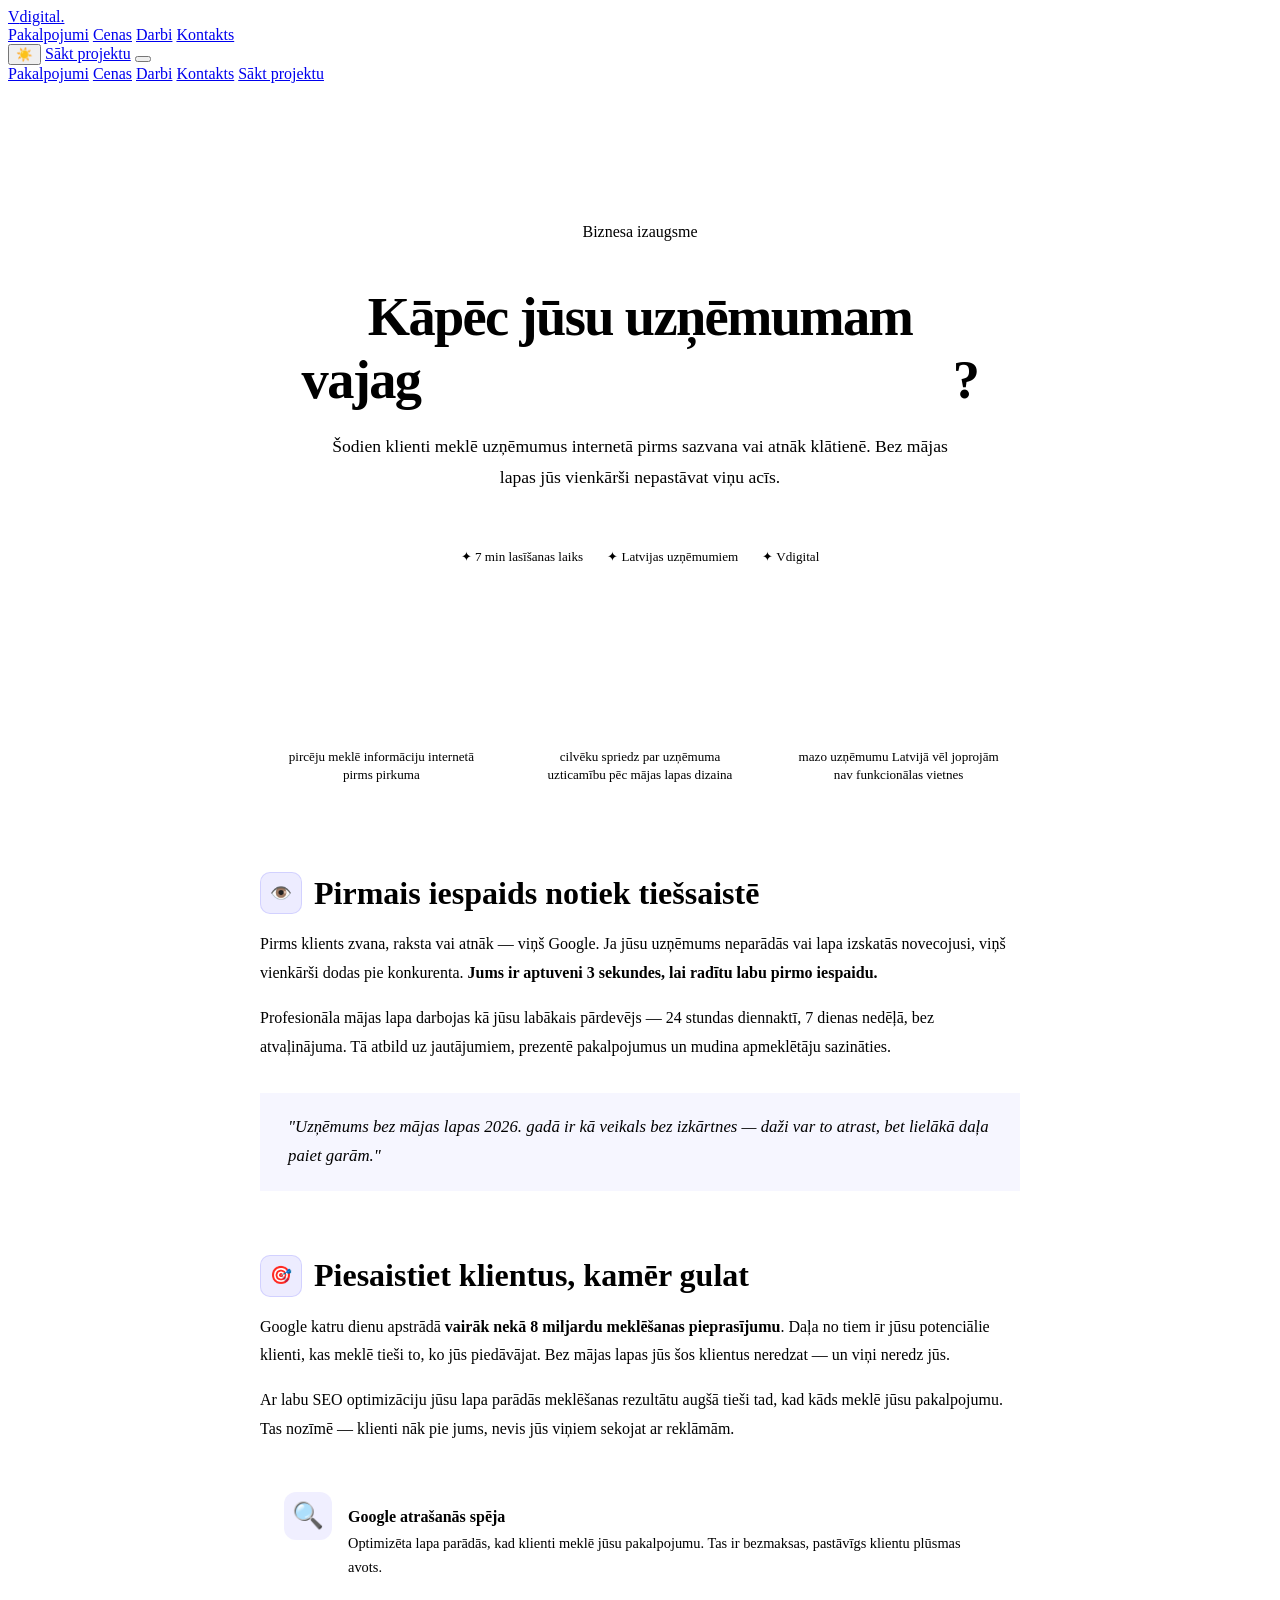
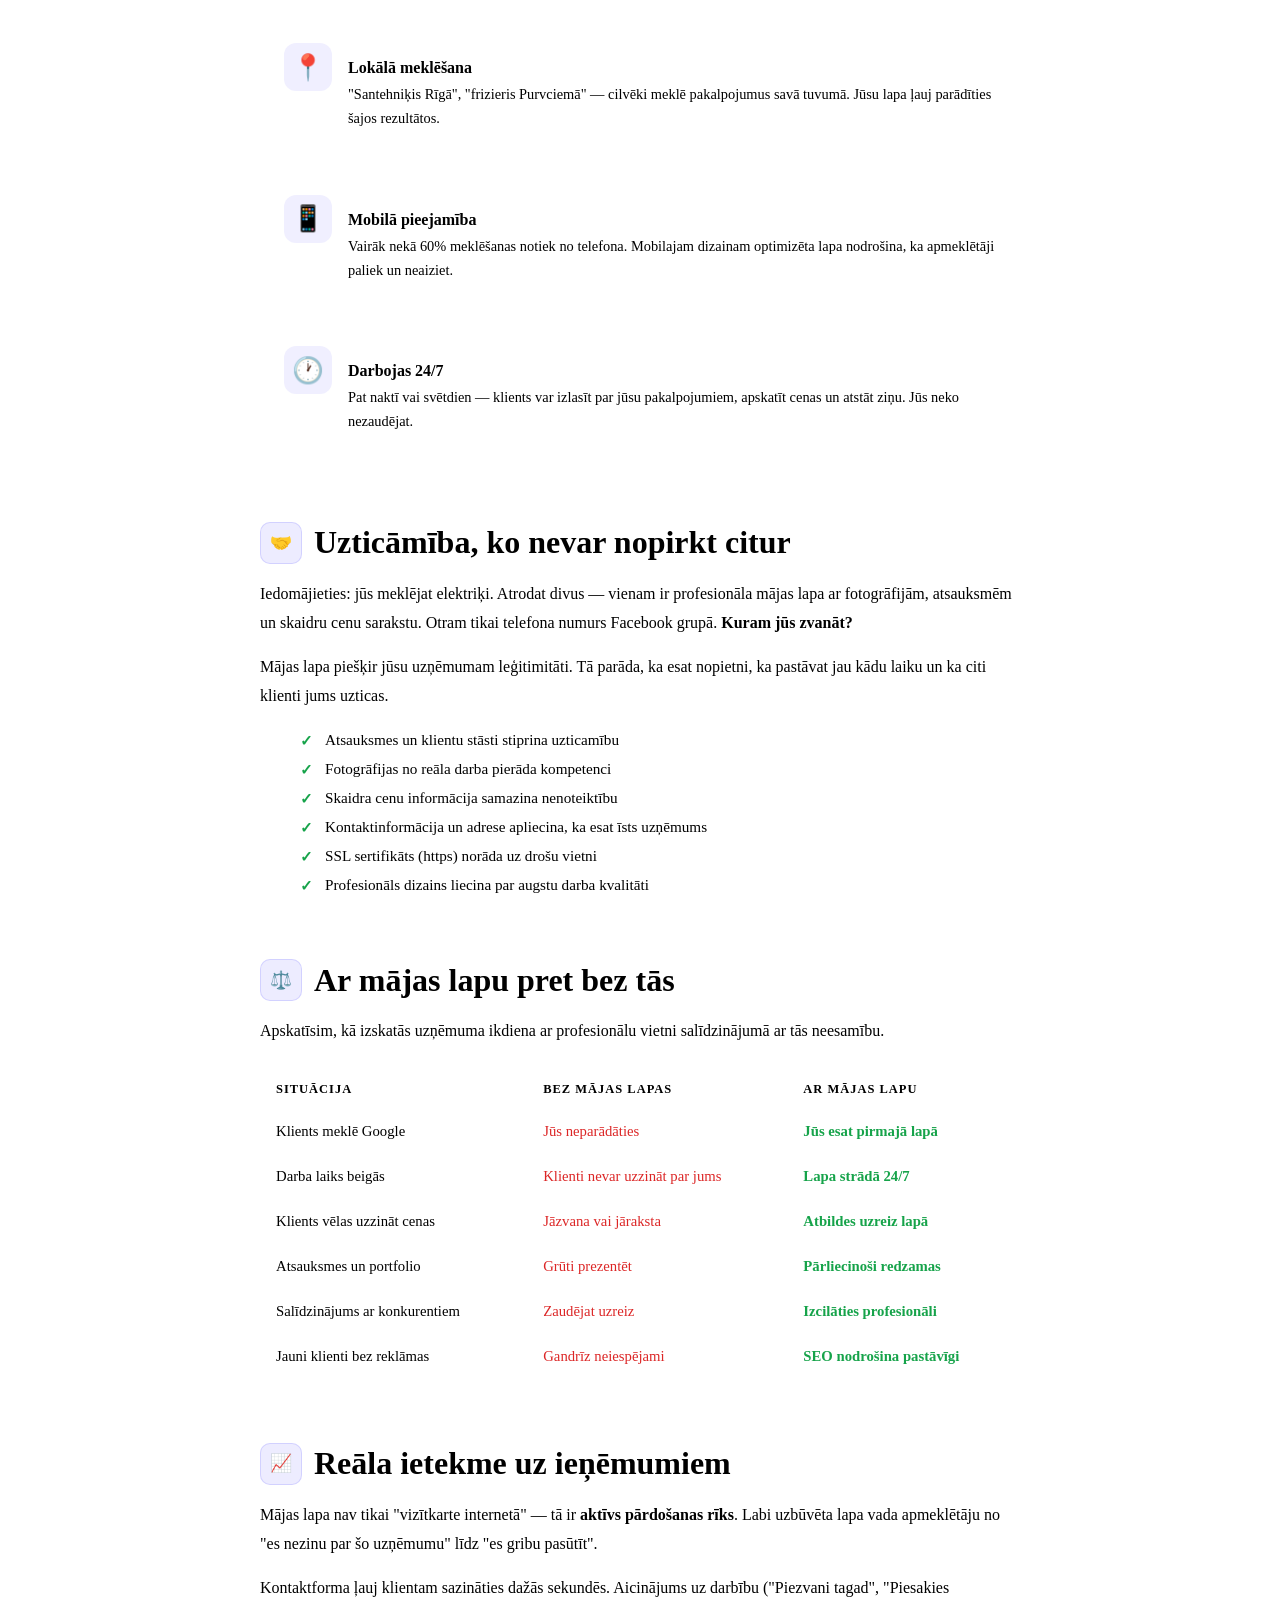
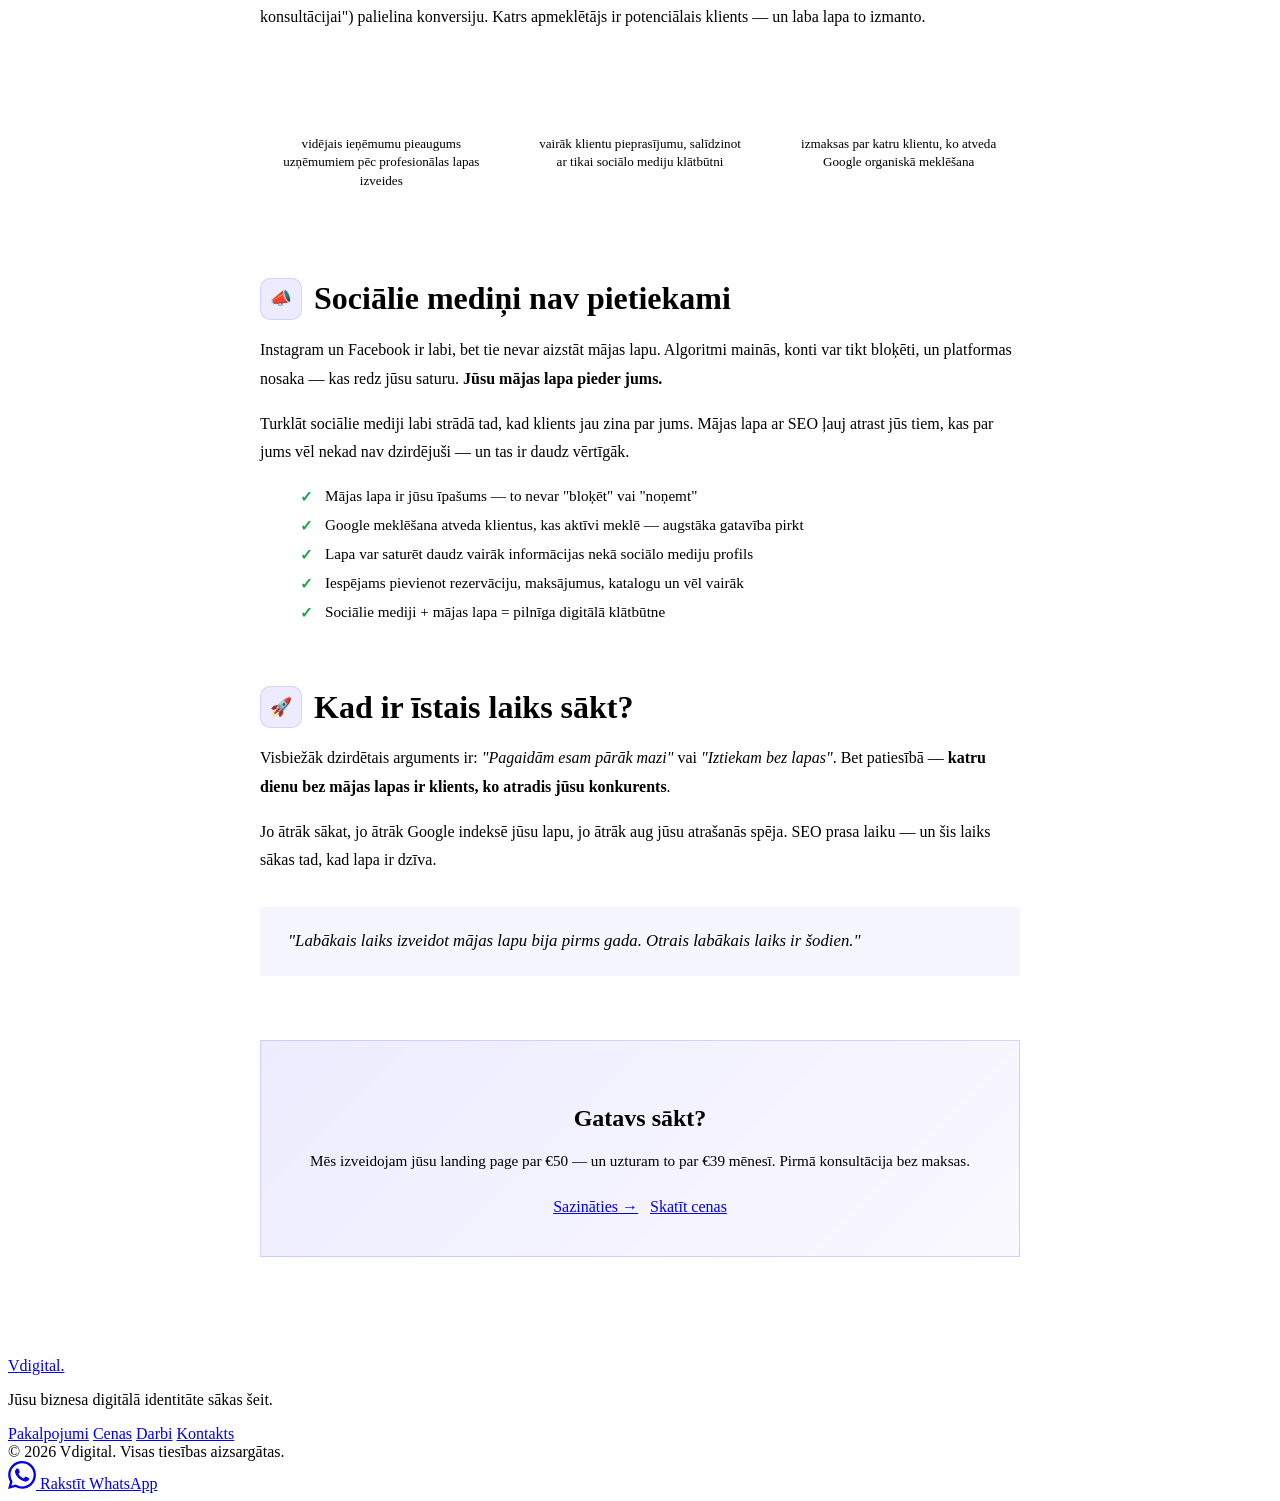
==== kapec-mais-lapa.html @ 6829c384 "refactor: extract inline styles from kapec-mais-lapa.html into css/kapec-mais-lapa.css" ====
<!DOCTYPE html>
<html lang="lv">
<head>
  <meta charset="UTF-8" />
  <meta name="viewport" content="width=device-width, initial-scale=1.0" />
  <title>Kāpēc jūsu uzņēmumam vajag mājas lapu? | Vdigital</title>
  <meta name="description" content="Uzziniet, kā profesionāla mājas lapa palīdz piesaistīt klientus, stiprināt uzticāmību un palietināt ieņēmumus. Fakti un padomi Latvijas uzņēmumiem." />
  <meta name="robots" content="index, follow" />
  <link rel="canonical" href="https://vdigital.lv/kapec-mais-lapa" />
  <link rel="icon" href="/favicon.png" type="image/png" />
  <meta property="og:type" content="article" />
  <meta property="og:url" content="https://vdigital.lv/kapec-mais-lapa" />
  <meta property="og:title" content="Kāpēc jūsu uzņēmumam vajag mājas lapu? | Vdigital" />
  <meta property="og:description" content="Uzziniet, kā profesionāla mājas lapa palīdz piesaistīt klientus, stiprināt uzticāmību un palietināt ieņēmumus." />
  <meta property="og:image" content="https://vdigital.lv/logo.png" />
  <link rel="preconnect" href="https://fonts.googleapis.com" />
  <link rel="preconnect" href="https://fonts.gstatic.com" crossorigin />
  <link href="https://fonts.googleapis.com/css2?family=Inter:wght@300;400;500;600;700;800;900&family=Space+Grotesk:wght@400;500;600;700&display=swap" rel="stylesheet" />

  <!-- Shared CSS -->
  <link rel="stylesheet" href="css/base.css" />
  <link rel="stylesheet" href="css/utilities.css" />
  <link rel="stylesheet" href="css/nav.css" />
  <link rel="stylesheet" href="css/footer.css" />
  <link rel="stylesheet" href="css/responsive.css" />

  <!-- Page-specific CSS -->
  <link rel="stylesheet" href="css/kapec-mais-lapa.css" />

  <script>document.documentElement.setAttribute('data-theme', localStorage.getItem('vd-theme') || 'dark');</script>
</head>
<body>

  <!-- NAV -->
  <header class="nav" id="nav">
    <div class="container nav__inner">
      <a href="/" class="nav__logo"><span>V</span>digital.</a>
      <nav class="nav__links">
        <a href="/#services">Pakalpojumi</a>
        <a href="/#packages">Cenas</a>
        <a href="/#work">Darbi</a>
        <a href="/#contact">Kontakts</a>
      </nav>
      <div class="nav__actions">
        <button class="theme-toggle" id="themeToggle" aria-label="Mainīt tēmu">☀️</button>
        <a href="/#contact" class="btn btn--primary nav__cta">Sākt projektu</a>
        <button class="nav__burger" id="burger" aria-label="Atvērt izvēlni" aria-expanded="false">
          <span></span><span></span><span></span>
        </button>
      </div>
    </div>
  </header>

  <div class="mobile-menu" id="mobileMenu">
    <a href="/#services" class="mobile-menu__link">Pakalpojumi</a>
    <a href="/#packages" class="mobile-menu__link">Cenas</a>
    <a href="/#work" class="mobile-menu__link">Darbi</a>
    <a href="/#contact" class="mobile-menu__link">Kontakts</a>
    <a href="/#contact" class="btn btn--primary">Sākt projektu</a>
  </div>

  <!-- HERO -->
  <section class="info-hero">
    <div class="info-hero__bg-grid"></div>
    <div class="info-hero__glow"></div>
    <div class="container">
      <div class="info-hero__inner">
        <div class="section-badge">Biznesa izaugsme</div>
        <h1>Kāpēc jūsu uzņēmumam<br/>vajag <span>profesionālu mājas lapu</span>?</h1>
        <p>Šodien klienti meklē uzņēmumus internetā pirms sazvana vai atnāk klātienē. Bez mājas lapas jūs vienkārši nepastāvat viņu acīs.</p>
        <div class="info-hero__meta">
          <span>✦ 7 min lasīšanas laiks</span>
          <span>✦ Latvijas uzņēmumiem</span>
          <span>✦ Vdigital</span>
        </div>
      </div>
    </div>
  </section>

  <!-- ARTICLE -->
  <div class="container">
    <article class="article">

      <!-- Intro stats -->
      <div class="stat-grid">
        <div class="stat-box">
          <span class="stat-box__num">81%</span>
          <span class="stat-box__label">pircēju meklē informāciju internetā pirms pirkuma</span>
        </div>
        <div class="stat-box">
          <span class="stat-box__num">75%</span>
          <span class="stat-box__label">cilvēku spriedz par uzņēmuma uzticamību pēc mājas lapas dizaina</span>
        </div>
        <div class="stat-box">
          <span class="stat-box__num">56%</span>
          <span class="stat-box__label">mazo uzņēmumu Latvijā vēl joprojām nav funkcionālas vietnes</span>
        </div>
      </div>

      <!-- Section 1 -->
      <h2><span class="h2-icon">👁️</span> Pirmais iespaids notiek tiešsaistē</h2>
      <p>Pirms klients zvana, raksta vai atnāk — viņš Google. Ja jūsu uzņēmums neparādās vai lapa izskatās novecojusi, viņš vienkārši dodas pie konkurenta. <strong>Jums ir aptuveni 3 sekundes, lai radītu labu pirmo iespaidu.</strong></p>
      <p>Profesionāla mājas lapa darbojas kā jūsu labākais pārdevējs — 24 stundas diennaktī, 7 dienas nedēļā, bez atvaļinājuma. Tā atbild uz jautājumiem, prezentē pakalpojumus un mudina apmeklētāju sazināties.</p>

      <div class="pull-quote">
        <p>"Uzņēmums bez mājas lapas 2026. gadā ir kā veikals bez izkārtnes — daži var to atrast, bet lielākā daļa paiet garām."</p>
      </div>

      <!-- Section 2 -->
      <h2><span class="h2-icon">🎯</span> Piesaistiet klientus, kamēr gulat</h2>
      <p>Google katru dienu apstrādā <strong>vairāk nekā 8 miljardu meklēšanas pieprasījumu</strong>. Daļa no tiem ir jūsu potenciālie klienti, kas meklē tieši to, ko jūs piedāvājat. Bez mājas lapas jūs šos klientus neredzat — un viņi neredz jūs.</p>
      <p>Ar labu SEO optimizāciju jūsu lapa parādās meklēšanas rezultātu augšā tieši tad, kad kāds meklē jūsu pakalpojumu. Tas nozīmē — klienti nāk pie jums, nevis jūs viņiem sekojat ar reklāmām.</p>

      <div class="benefit-list">
        <div class="benefit-item">
          <div class="benefit-item__icon">🔍</div>
          <div class="benefit-item__body">
            <h3>Google atrašanās spēja</h3>
            <p>Optimizēta lapa parādās, kad klienti meklē jūsu pakalpojumu. Tas ir bezmaksas, pastāvīgs klientu plūsmas avots.</p>
          </div>
        </div>
        <div class="benefit-item">
          <div class="benefit-item__icon">📍</div>
          <div class="benefit-item__body">
            <h3>Lokālā meklēšana</h3>
            <p>"Santehniķis Rīgā", "frizieris Purvciemā" — cilvēki meklē pakalpojumus savā tuvumā. Jūsu lapa ļauj parādīties šajos rezultātos.</p>
          </div>
        </div>
        <div class="benefit-item">
          <div class="benefit-item__icon">📱</div>
          <div class="benefit-item__body">
            <h3>Mobilā pieejamība</h3>
            <p>Vairāk nekā 60% meklēšanas notiek no telefona. Mobilajam dizainam optimizēta lapa nodrošina, ka apmeklētāji paliek un neaiziet.</p>
          </div>
        </div>
        <div class="benefit-item">
          <div class="benefit-item__icon">🕐</div>
          <div class="benefit-item__body">
            <h3>Darbojas 24/7</h3>
            <p>Pat naktī vai svētdien — klients var izlasīt par jūsu pakalpojumiem, apskatīt cenas un atstāt ziņu. Jūs neko nezaudējat.</p>
          </div>
        </div>
      </div>

      <!-- Section 3 -->
      <h2><span class="h2-icon">🤝</span> Uzticāmība, ko nevar nopirkt citur</h2>
      <p>Iedomājieties: jūs meklējat elektriķi. Atrodat divus — vienam ir profesionāla mājas lapa ar fotogrāfijām, atsauksmēm un skaidru cenu sarakstu. Otram tikai telefona numurs Facebook grupā. <strong>Kuram jūs zvanāt?</strong></p>
      <p>Mājas lapa piešķir jūsu uzņēmumam leģitimitāti. Tā parāda, ka esat nopietni, ka pastāvat jau kādu laiku un ka citi klienti jums uzticas.</p>

      <ul class="checklist">
        <li>Atsauksmes un klientu stāsti stiprina uzticamību</li>
        <li>Fotogrāfijas no reāla darba pierāda kompetenci</li>
        <li>Skaidra cenu informācija samazina nenoteiktību</li>
        <li>Kontaktinformācija un adrese apliecina, ka esat īsts uzņēmums</li>
        <li>SSL sertifikāts (https) norāda uz drošu vietni</li>
        <li>Profesionāls dizains liecina par augstu darba kvalitāti</li>
      </ul>

      <!-- Section 4 — Compare -->
      <h2><span class="h2-icon">⚖️</span> Ar mājas lapu pret bez tās</h2>
      <p>Apskatīsim, kā izskatās uzņēmuma ikdiena ar profesionālu vietni salīdzinājumā ar tās neesamību.</p>

      <table class="compare-table">
        <thead>
          <tr>
            <th>Situācija</th>
            <th>Bez mājas lapas</th>
            <th>Ar mājas lapu</th>
          </tr>
        </thead>
        <tbody>
          <tr>
            <td>Klients meklē Google</td>
            <td class="no">Jūs neparādāties</td>
            <td class="yes">Jūs esat pirmajā lapā</td>
          </tr>
          <tr>
            <td>Darba laiks beigās</td>
            <td class="no">Klienti nevar uzzināt par jums</td>
            <td class="yes">Lapa strādā 24/7</td>
          </tr>
          <tr>
            <td>Klients vēlas uzzināt cenas</td>
            <td class="no">Jāzvana vai jāraksta</td>
            <td class="yes">Atbildes uzreiz lapā</td>
          </tr>
          <tr>
            <td>Atsauksmes un portfolio</td>
            <td class="no">Grūti prezentēt</td>
            <td class="yes">Pārliecinoši redzamas</td>
          </tr>
          <tr>
            <td>Salīdzinājums ar konkurentiem</td>
            <td class="no">Zaudējat uzreiz</td>
            <td class="yes">Izcilāties profesionāli</td>
          </tr>
          <tr>
            <td>Jauni klienti bez reklāmas</td>
            <td class="no">Gandrīz neiespējami</td>
            <td class="yes">SEO nodrošina pastāvīgi</td>
          </tr>
        </tbody>
      </table>

      <!-- Section 5 -->
      <h2><span class="h2-icon">📈</span> Reāla ietekme uz ieņēmumiem</h2>
      <p>Mājas lapa nav tikai "vizītkarte internetā" — tā ir <strong>aktīvs pārdošanas rīks</strong>. Labi uzbūvēta lapa vada apmeklētāju no "es nezinu par šo uzņēmumu" līdz "es gribu pasūtīt".</p>
      <p>Kontaktforma ļauj klientam sazināties dažās sekundēs. Aicinājums uz darbību ("Piezvani tagad", "Piesakies konsultācijai") palielina konversiju. Katrs apmeklētājs ir potenciālais klients — un laba lapa to izmanto.</p>

      <div class="stat-grid">
        <div class="stat-box">
          <span class="stat-box__num">+34%</span>
          <span class="stat-box__label">vidējais ieņēmumu pieaugums uzņēmumiem pēc profesionālas lapas izveides</span>
        </div>
        <div class="stat-box">
          <span class="stat-box__num">3×</span>
          <span class="stat-box__label">vairāk klientu pieprasījumu, salīdzinot ar tikai sociālo mediju klātbūtni</span>
        </div>
        <div class="stat-box">
          <span class="stat-box__num">€0</span>
          <span class="stat-box__label">izmaksas par katru klientu, ko atveda Google organiskā meklēšana</span>
        </div>
      </div>

      <!-- Section 6 -->
      <h2><span class="h2-icon">📣</span> Sociālie mediņi nav pietiekami</h2>
      <p>Instagram un Facebook ir labi, bet tie nevar aizstāt mājas lapu. Algoritmi mainās, konti var tikt bloķēti, un platformas nosaka — kas redz jūsu saturu. <strong>Jūsu mājas lapa pieder jums.</strong></p>
      <p>Turklāt sociālie mediji labi strādā tad, kad klients jau zina par jums. Mājas lapa ar SEO ļauj atrast jūs tiem, kas par jums vēl nekad nav dzirdējuši — un tas ir daudz vērtīgāk.</p>

      <ul class="checklist">
        <li>Mājas lapa ir jūsu īpašums — to nevar "bloķēt" vai "noņemt"</li>
        <li>Google meklēšana atveda klientus, kas aktīvi meklē — augstāka gatavība pirkt</li>
        <li>Lapa var saturēt daudz vairāk informācijas nekā sociālo mediju profils</li>
        <li>Iespējams pievienot rezervāciju, maksājumus, katalogu un vēl vairāk</li>
        <li>Sociālie mediji + mājas lapa = pilnīga digitālā klātbūtne</li>
      </ul>

      <!-- Section 7 -->
      <h2><span class="h2-icon">🚀</span> Kad ir īstais laiks sākt?</h2>
      <p>Visbiežāk dzirdētais arguments ir: <em>"Pagaidām esam pārāk mazi"</em> vai <em>"Iztiekam bez lapas"</em>. Bet patiesībā — <strong>katru dienu bez mājas lapas ir klients, ko atradis jūsu konkurents</strong>.</p>
      <p>Jo ātrāk sākat, jo ātrāk Google indeksē jūsu lapu, jo ātrāk aug jūsu atrašanās spēja. SEO prasa laiku — un šis laiks sākas tad, kad lapa ir dzīva.</p>

      <div class="pull-quote">
        <p>"Labākais laiks izveidot mājas lapu bija pirms gada. Otrais labākais laiks ir šodien."</p>
      </div>

      <!-- Bottom CTA -->
      <div class="article-cta">
        <h3>Gatavs sākt?</h3>
        <p>Mēs izveidojam jūsu landing page par €50 — un uzturam to par €39 mēnesī. Pirmā konsultācija bez maksas.</p>
        <div class="btn-group">
          <a href="/#contact" class="btn btn--primary btn--lg">Sazināties →</a>
          <a href="/#packages" class="btn btn--outline btn--lg">Skatīt cenas</a>
        </div>
      </div>

    </article>
  </div>

  <!-- FOOTER -->
  <footer class="footer">
    <div class="container footer__inner">
      <div class="footer__left">
        <a href="/" class="nav__logo"><span>V</span>digital.</a>
        <p>Jūsu biznesa digitālā identitāte sākas šeit.</p>
      </div>
      <div class="footer__links">
        <a href="/#services">Pakalpojumi</a>
        <a href="/#packages">Cenas</a>
        <a href="/#work">Darbi</a>
        <a href="/#contact">Kontakts</a>
      </div>
    </div>
    <div class="container footer__bottom">
      <span>© 2026 Vdigital. Visas tiesības aizsargātas.</span>
    </div>
  </footer>

  <!-- FLOATING WHATSAPP -->
  <a href="https://wa.me/37125953807" class="whatsapp-float" target="_blank" rel="noopener" aria-label="Sazināties WhatsApp">
    <svg xmlns="http://www.w3.org/2000/svg" viewBox="0 0 24 24" fill="currentColor" width="28" height="28">
      <path d="M17.472 14.382c-.297-.149-1.758-.867-2.03-.967-.273-.099-.471-.148-.67.15-.197.297-.767.966-.94 1.164-.173.199-.347.223-.644.075-.297-.15-1.255-.463-2.39-1.475-.883-.788-1.48-1.761-1.653-2.059-.173-.297-.018-.458.13-.606.134-.133.298-.347.446-.52.149-.174.198-.298.298-.497.099-.198.05-.371-.025-.52-.075-.149-.669-1.612-.916-2.207-.242-.579-.487-.5-.669-.51-.173-.008-.371-.01-.57-.01-.198 0-.52.074-.792.372-.272.297-1.04 1.016-1.04 2.479 0 1.462 1.065 2.875 1.213 3.074.149.198 2.096 3.2 5.077 4.487.709.306 1.262.489 1.694.625.712.227 1.36.195 1.871.118.571-.085 1.758-.719 2.006-1.413.248-.694.248-1.289.173-1.413-.074-.124-.272-.198-.57-.347m-5.421 7.403h-.004a9.87 9.87 0 01-5.031-1.378l-.361-.214-3.741.982.998-3.648-.235-.374a9.86 9.86 0 01-1.51-5.26c.001-5.45 4.436-9.884 9.888-9.884 2.64 0 5.122 1.03 6.988 2.898a9.825 9.825 0 012.893 6.994c-.003 5.45-4.437 9.884-9.885 9.884m8.413-18.297A11.815 11.815 0 0012.05 0C5.495 0 .16 5.335.157 11.892c0 2.096.547 4.142 1.588 5.945L.057 24l6.305-1.654a11.882 11.882 0 005.683 1.448h.005c6.554 0 11.89-5.335 11.893-11.893a11.821 11.821 0 00-3.48-8.413z"/>
    </svg>
    <span class="whatsapp-float__tooltip">Rakstīt WhatsApp</span>
  </a>

  <!-- JS -->
  <script src="js/theme.js"></script>
  <script src="js/nav.js"></script>

</body>
</html>
---- css/kapec-mais-lapa.css ----
/* ==========================================================================
   kapec-mais-lapa.css — Page-specific styles for kapec-mais-lapa.html
   ========================================================================== */

.info-hero {
  padding: 140px 0 80px;
  background: var(--bg);
  position: relative;
  overflow: hidden;
}
.info-hero__bg-grid {
  position: absolute; inset: 0;
  background-image: linear-gradient(var(--hero-grid-color) 1px,transparent 1px),
                    linear-gradient(90deg,var(--hero-grid-color) 1px,transparent 1px);
  background-size: 60px 60px; pointer-events: none; z-index: 0;
}
.info-hero__glow {
  position: absolute; border-radius: 50%; filter: blur(140px); pointer-events: none;
  width: 500px; height: 500px; background: var(--accent);
  top: -180px; right: -100px; opacity: 0.1; z-index: 0;
}
.info-hero__inner {
  position: relative; z-index: 1;
  max-width: 760px; margin: 0 auto; text-align: center;
}
.info-hero__inner h1 {
  font-family: var(--font-display);
  font-size: clamp(2rem, 4.5vw, 3.4rem);
  font-weight: 800; line-height: 1.15;
  letter-spacing: -0.03em; color: var(--text);
  margin-bottom: 20px;
}
.info-hero__inner h1 span {
  background: linear-gradient(135deg, var(--accent), var(--accent-2));
  -webkit-background-clip: text; -webkit-text-fill-color: transparent; background-clip: text;
}
.info-hero__inner p {
  color: var(--text-muted); font-size: 1.1rem; line-height: 1.75;
  max-width: 620px; margin: 0 auto 32px;
}
.info-hero__meta {
  display: flex; align-items: center; justify-content: center; gap: 24px;
  font-size: 0.82rem; color: var(--text-dim);
  border-top: 1px solid var(--border); padding-top: 24px; margin-top: 8px;
}
.info-hero__meta span { display: flex; align-items: center; gap: 6px; }

/* Article body */
.article {
  max-width: 760px; margin: 0 auto;
  padding: 0 24px 100px;
}
.article h2 {
  font-family: var(--font-display);
  font-size: clamp(1.5rem, 3vw, 2rem);
  font-weight: 700; color: var(--text);
  margin: 64px 0 16px;
  display: flex; align-items: center; gap: 12px;
}
.article h2 .h2-icon {
  display: inline-flex; align-items: center; justify-content: center;
  width: 40px; height: 40px; border-radius: 10px; font-size: 1.1rem; flex-shrink: 0;
  background: rgba(108,99,255,0.12); border: 1px solid rgba(108,99,255,0.2);
}
.article p {
  color: var(--text-muted); font-size: 1rem; line-height: 1.8;
  margin-bottom: 16px;
}
.article strong { color: var(--text); }

/* Stat boxes */
.stat-grid {
  display: grid; grid-template-columns: repeat(3,1fr); gap: 16px;
  margin: 32px 0;
}
.stat-box {
  background: var(--bg-2); border: 1px solid var(--border);
  border-radius: var(--radius); padding: 24px 20px; text-align: center;
}
.stat-box__num {
  font-family: var(--font-display); font-size: 2.2rem; font-weight: 800;
  background: linear-gradient(135deg, var(--accent), var(--accent-2));
  -webkit-background-clip: text; -webkit-text-fill-color: transparent; background-clip: text;
  display: block; line-height: 1.1;
}
.stat-box__label {
  display: block; font-size: 0.82rem; color: var(--text-muted);
  margin-top: 8px; line-height: 1.4;
}

/* Benefit cards */
.benefit-list {
  display: flex; flex-direction: column; gap: 16px; margin: 24px 0;
}
.benefit-item {
  display: flex; gap: 16px; align-items: flex-start;
  background: var(--bg-2); border: 1px solid var(--border);
  border-radius: var(--radius); padding: 24px;
  transition: border-color 0.2s ease, transform 0.2s ease;
}
.benefit-item:hover { border-color: rgba(108,99,255,0.3); transform: translateX(4px); }
.benefit-item__icon {
  font-size: 1.6rem; flex-shrink: 0; width: 48px; height: 48px;
  display: flex; align-items: center; justify-content: center;
  background: rgba(108,99,255,0.1); border-radius: 12px;
}
.benefit-item__body h3 {
  font-family: var(--font-display); font-size: 1rem; font-weight: 600;
  color: var(--text); margin-bottom: 6px;
}
.benefit-item__body p {
  font-size: 0.9rem; color: var(--text-muted);
  line-height: 1.65; margin: 0;
}

/* Compare table */
.compare-table {
  width: 100%; border-collapse: collapse; margin: 24px 0;
  font-size: 0.92rem;
}
.compare-table th {
  font-family: var(--font-display); font-size: 0.78rem;
  text-transform: uppercase; letter-spacing: 0.08em;
  color: var(--text-muted); padding: 12px 16px;
  border-bottom: 1px solid var(--border); text-align: left;
}
.compare-table td {
  padding: 14px 16px; border-bottom: 1px solid var(--border);
  color: var(--text-muted); vertical-align: top;
}
.compare-table tr:last-child td { border-bottom: none; }
.compare-table td:first-child { color: var(--text); font-weight: 500; }
.compare-table .yes { color: #16a34a; font-weight: 600; }
.compare-table .no  { color: #dc2626; }
.compare-table thead tr { background: var(--bg-2); }
.compare-table tbody tr:hover td { background: rgba(108,99,255,0.04); }

/* Pull quote */
.pull-quote {
  border-left: 3px solid var(--accent);
  padding: 20px 28px; margin: 32px 0;
  background: rgba(108,99,255,0.06); border-radius: 0 var(--radius) var(--radius) 0;
}
.pull-quote p {
  font-size: 1.05rem; font-style: italic;
  color: var(--text); margin: 0; line-height: 1.7;
}

/* Checklist */
.checklist {
  display: flex; flex-direction: column; gap: 10px; margin: 20px 0;
}
.checklist li {
  display: flex; align-items: flex-start; gap: 12px;
  font-size: 0.95rem; color: var(--text-muted);
}
.checklist li::before {
  content: '\2713'; color: #16a34a; font-weight: 700; flex-shrink: 0; margin-top: 1px;
}

/* CTA at bottom of article */
.article-cta {
  background: linear-gradient(135deg, rgba(108,99,255,0.12), rgba(167,139,250,0.06));
  border: 1px solid rgba(108,99,255,0.25);
  border-radius: var(--radius); padding: 40px; text-align: center;
  margin-top: 64px;
}
.article-cta h3 {
  font-family: var(--font-display); font-size: 1.5rem; font-weight: 700;
  color: var(--text); margin-bottom: 10px;
}
.article-cta p {
  color: var(--text-muted); font-size: 0.95rem; margin-bottom: 24px;
}
.article-cta .btn-group {
  display: flex; gap: 12px; justify-content: center; flex-wrap: wrap;
}

/* Responsive */
@media (max-width: 768px) {
  .stat-grid { grid-template-columns: 1fr 1fr; }
  .stat-grid .stat-box:last-child { grid-column: 1 / -1; }
  .benefit-item:hover { transform: none; }
  .compare-table { font-size: 0.82rem; }
  .compare-table th, .compare-table td { padding: 10px 12px; }
  .article-cta { padding: 28px 20px; }
  .article h2 { font-size: 1.3rem; margin-top: 48px; }
}
@media (max-width: 480px) {
  .stat-grid { grid-template-columns: 1fr; }
  .stat-grid .stat-box:last-child { grid-column: auto; }
}
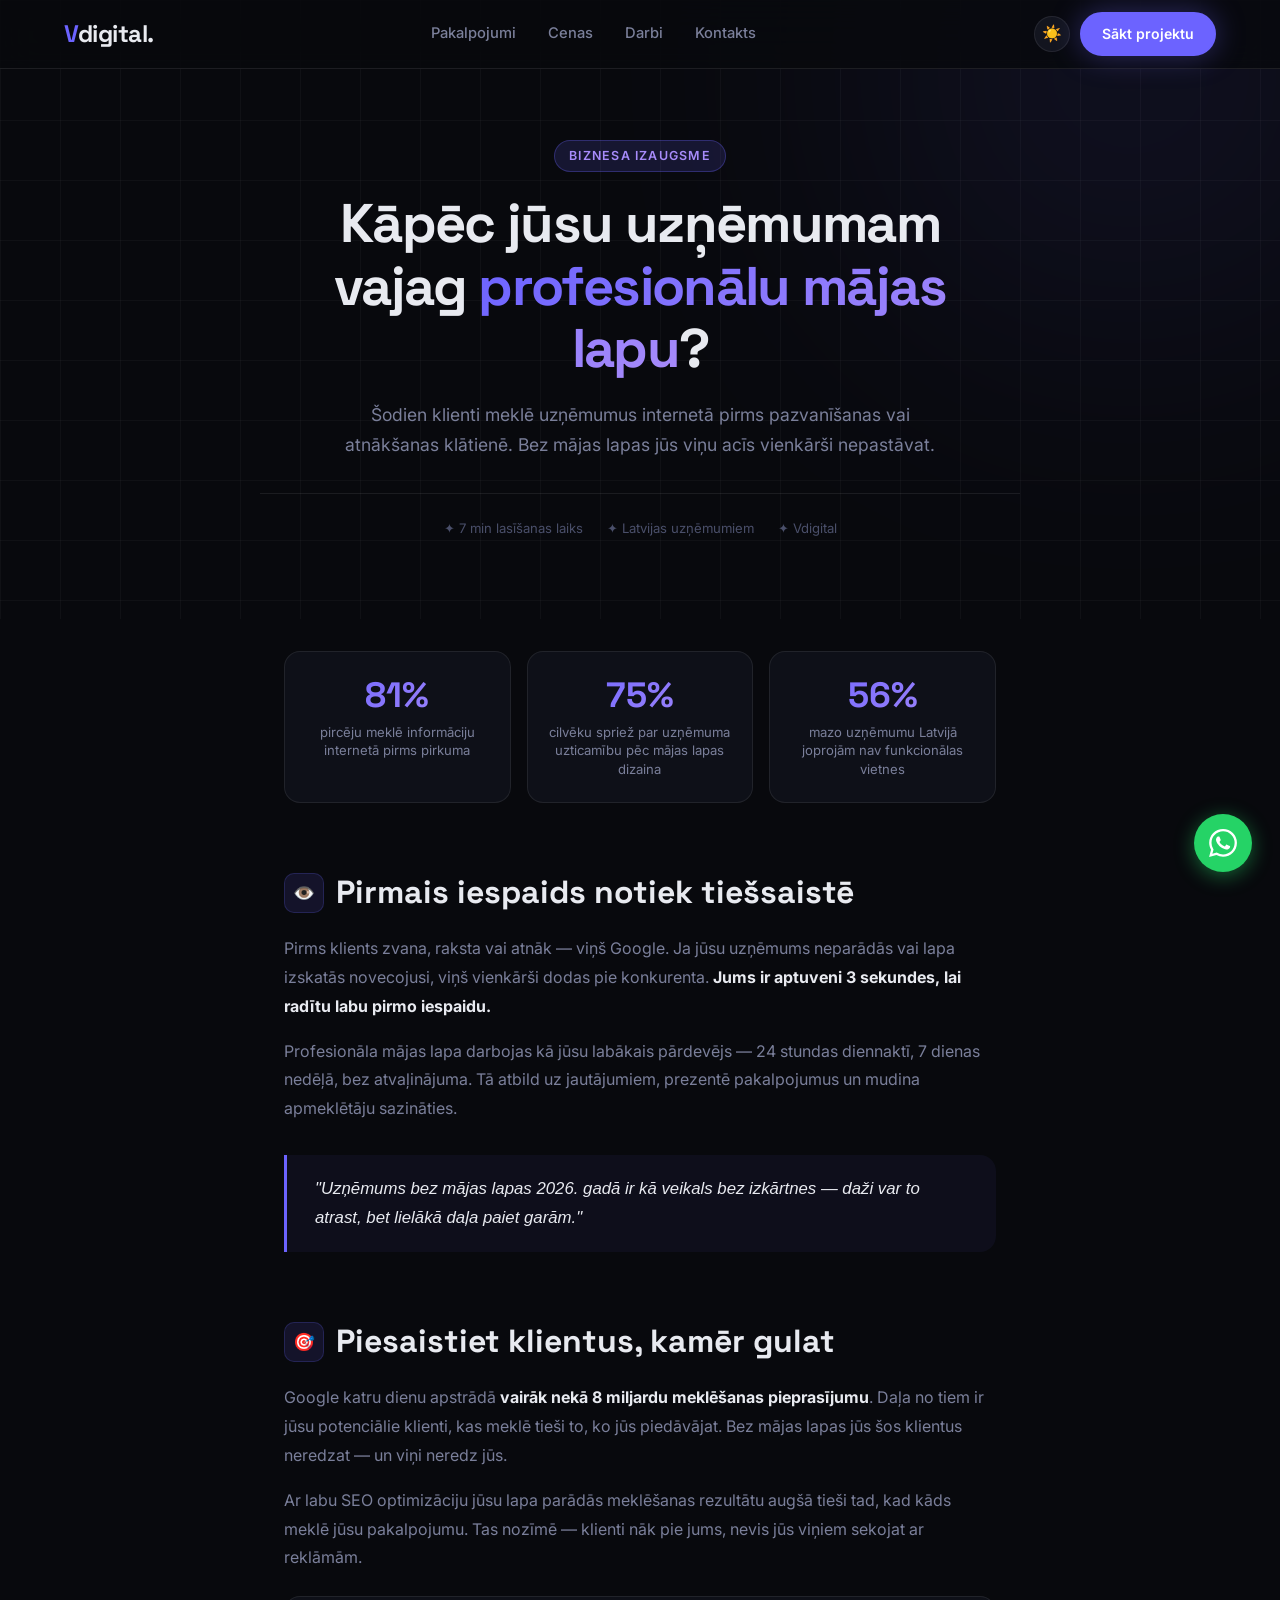
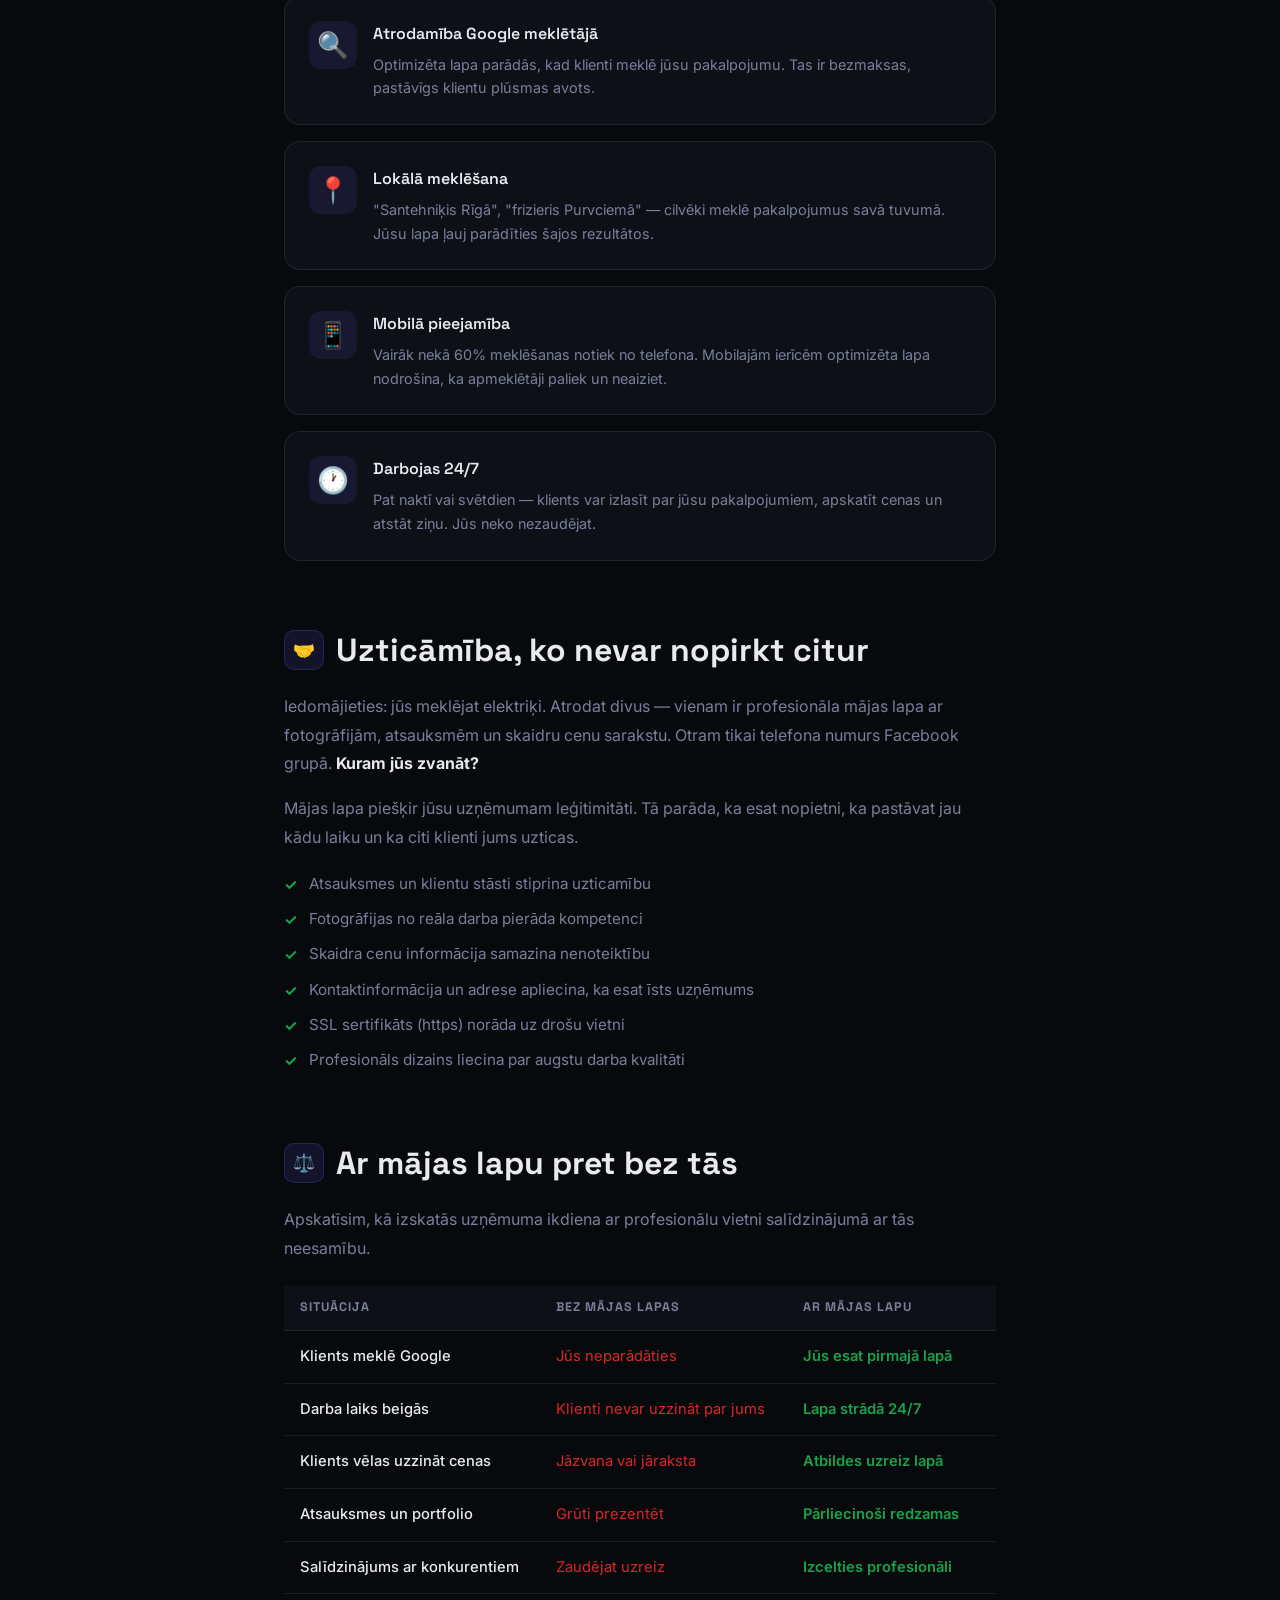
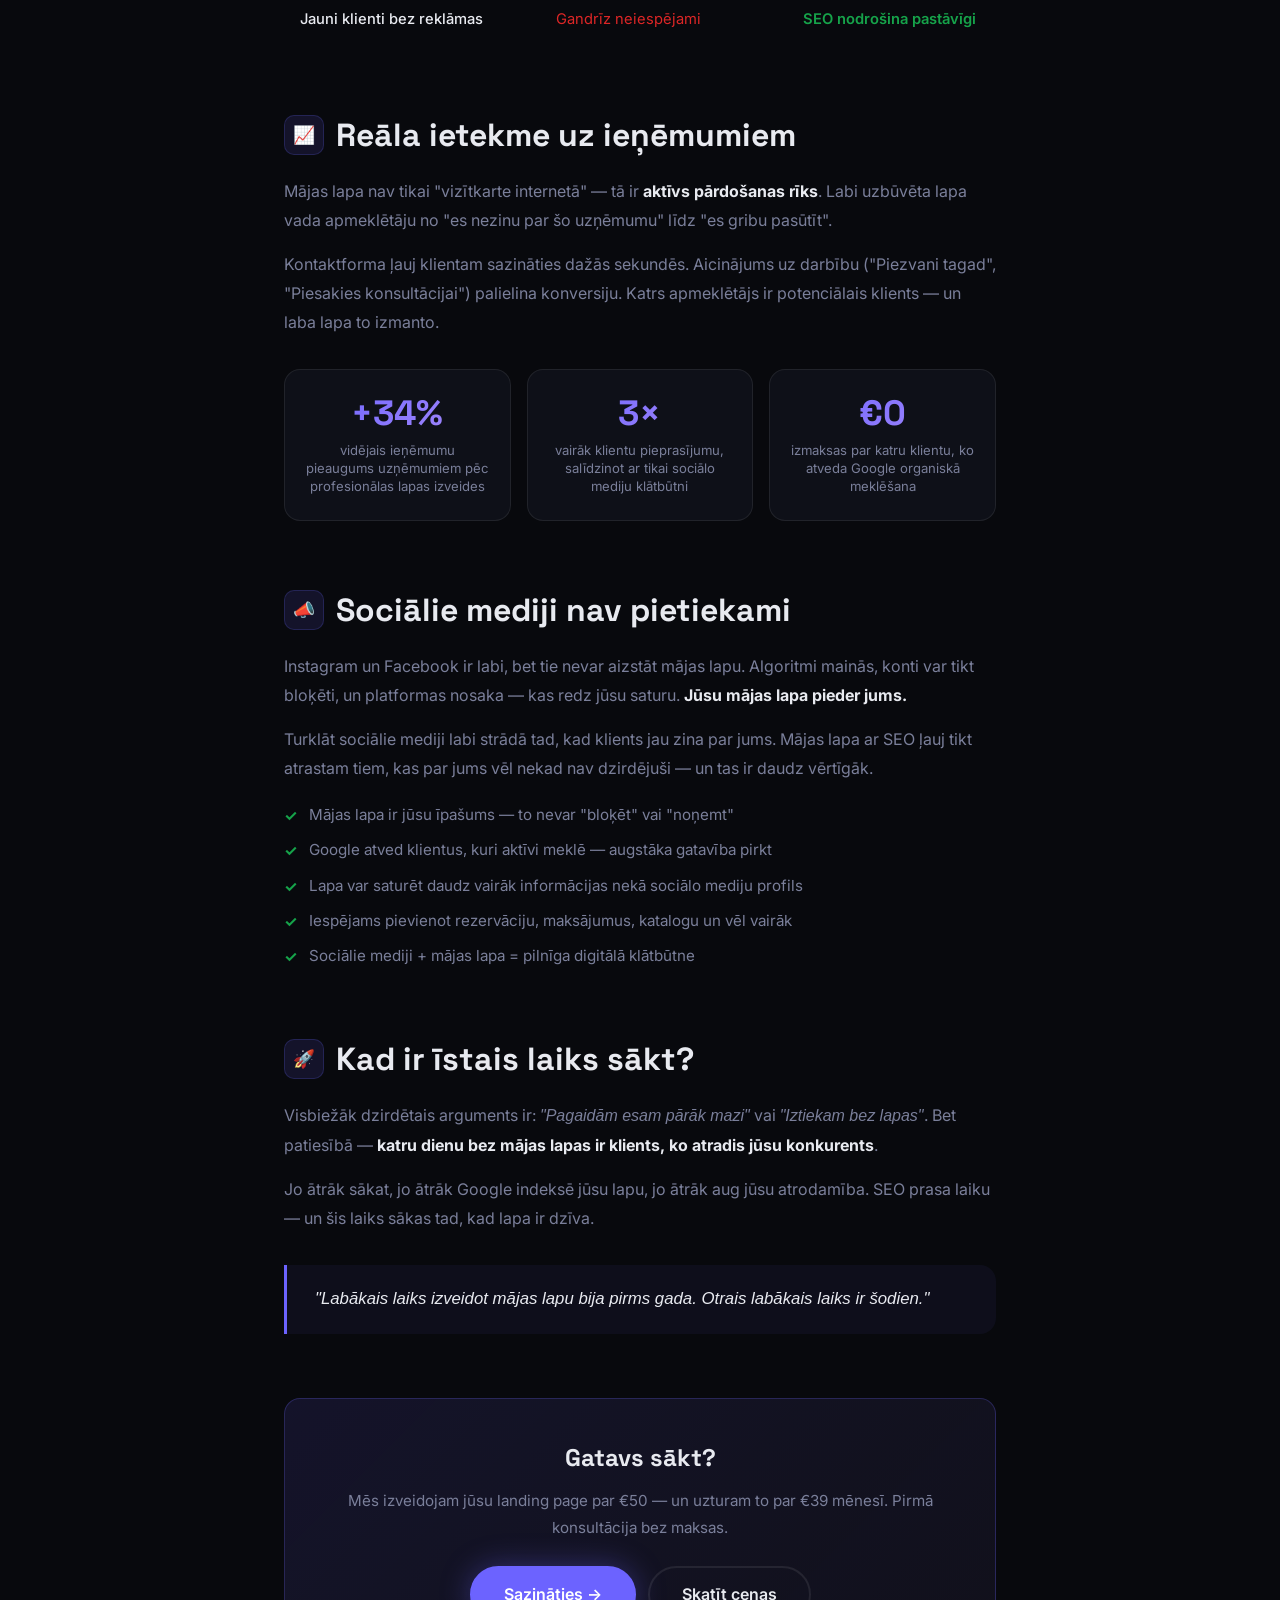
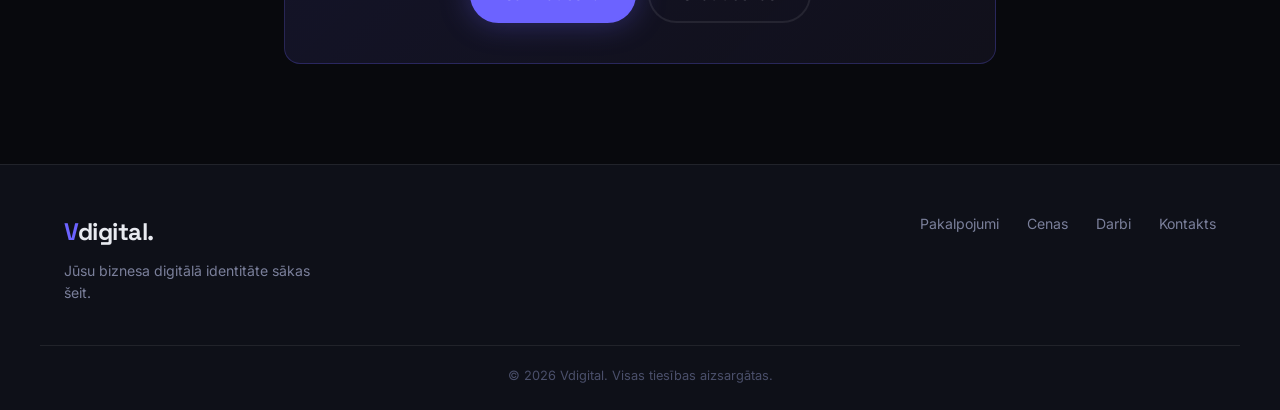
==== commit 64e693fd: "fix: correct Latvian language errors on kapec-mais-lapa page" ====
--- a/kapec-mais-lapa.html
+++ b/kapec-mais-lapa.html
@@ -4,14 +4,14 @@
   <meta charset="UTF-8" />
   <meta name="viewport" content="width=device-width, initial-scale=1.0" />
   <title>Kāpēc jūsu uzņēmumam vajag mājas lapu? | Vdigital</title>
-  <meta name="description" content="Uzziniet, kā profesionāla mājas lapa palīdz piesaistīt klientus, stiprināt uzticāmību un palietināt ieņēmumus. Fakti un padomi Latvijas uzņēmumiem." />
+  <meta name="description" content="Uzziniet, kā profesionāla mājas lapa palīdz piesaistīt klientus, stiprināt uzticēšanos un palielinot ieņēmumus. Fakti un padomi Latvijas uzņēmumiem." />
   <meta name="robots" content="index, follow" />
   <link rel="canonical" href="https://vdigital.lv/kapec-mais-lapa" />
   <link rel="icon" href="/favicon.png" type="image/png" />
   <meta property="og:type" content="article" />
   <meta property="og:url" content="https://vdigital.lv/kapec-mais-lapa" />
   <meta property="og:title" content="Kāpēc jūsu uzņēmumam vajag mājas lapu? | Vdigital" />
-  <meta property="og:description" content="Uzziniet, kā profesionāla mājas lapa palīdz piesaistīt klientus, stiprināt uzticāmību un palietināt ieņēmumus." />
+  <meta property="og:description" content="Uzziniet, kā profesionāla mājas lapa palīdz piesaistīt klientus, stiprināt uzticēšanos un palielinot ieņēmumus." />
   <meta property="og:image" content="https://vdigital.lv/logo.png" />
   <link rel="preconnect" href="https://fonts.googleapis.com" />
   <link rel="preconnect" href="https://fonts.gstatic.com" crossorigin />
@@ -67,7 +67,7 @@
       <div class="info-hero__inner">
         <div class="section-badge">Biznesa izaugsme</div>
         <h1>Kāpēc jūsu uzņēmumam<br/>vajag <span>profesionālu mājas lapu</span>?</h1>
-        <p>Šodien klienti meklē uzņēmumus internetā pirms sazvana vai atnāk klātienē. Bez mājas lapas jūs vienkārši nepastāvat viņu acīs.</p>
+        <p>Šodien klienti meklē uzņēmumus internetā pirms pazvanīšanas vai atnākšanas klātienē. Bez mājas lapas jūs viņu acīs vienkārši nepastāvat.</p>
         <div class="info-hero__meta">
           <span>✦ 7 min lasīšanas laiks</span>
           <span>✦ Latvijas uzņēmumiem</span>
@@ -89,11 +89,11 @@
         </div>
         <div class="stat-box">
           <span class="stat-box__num">75%</span>
-          <span class="stat-box__label">cilvēku spriedz par uzņēmuma uzticamību pēc mājas lapas dizaina</span>
+          <span class="stat-box__label">cilvēku spriež par uzņēmuma uzticamību pēc mājas lapas dizaina</span>
         </div>
         <div class="stat-box">
           <span class="stat-box__num">56%</span>
-          <span class="stat-box__label">mazo uzņēmumu Latvijā vēl joprojām nav funkcionālas vietnes</span>
+          <span class="stat-box__label">mazo uzņēmumu Latvijā joprojām nav funkcionālas vietnes</span>
         </div>
       </div>
 
@@ -115,7 +115,7 @@
         <div class="benefit-item">
           <div class="benefit-item__icon">🔍</div>
           <div class="benefit-item__body">
-            <h3>Google atrašanās spēja</h3>
+            <h3>Atrodamība Google meklētājā</h3>
             <p>Optimizēta lapa parādās, kad klienti meklē jūsu pakalpojumu. Tas ir bezmaksas, pastāvīgs klientu plūsmas avots.</p>
           </div>
         </div>
@@ -130,7 +130,7 @@
           <div class="benefit-item__icon">📱</div>
           <div class="benefit-item__body">
             <h3>Mobilā pieejamība</h3>
-            <p>Vairāk nekā 60% meklēšanas notiek no telefona. Mobilajam dizainam optimizēta lapa nodrošina, ka apmeklētāji paliek un neaiziet.</p>
+            <p>Vairāk nekā 60% meklēšanas notiek no telefona. Mobilajām ierīcēm optimizēta lapa nodrošina, ka apmeklētāji paliek un neaiziet.</p>
           </div>
         </div>
         <div class="benefit-item">
@@ -192,7 +192,7 @@
           <tr>
             <td>Salīdzinājums ar konkurentiem</td>
             <td class="no">Zaudējat uzreiz</td>
-            <td class="yes">Izcilāties profesionāli</td>
+            <td class="yes">Izcelties profesionāli</td>
           </tr>
           <tr>
             <td>Jauni klienti bez reklāmas</td>
@@ -223,13 +223,13 @@
       </div>
 
       <!-- Section 6 -->
-      <h2><span class="h2-icon">📣</span> Sociālie mediņi nav pietiekami</h2>
+      <h2><span class="h2-icon">📣</span> Sociālie mediji nav pietiekami</h2>
       <p>Instagram un Facebook ir labi, bet tie nevar aizstāt mājas lapu. Algoritmi mainās, konti var tikt bloķēti, un platformas nosaka — kas redz jūsu saturu. <strong>Jūsu mājas lapa pieder jums.</strong></p>
-      <p>Turklāt sociālie mediji labi strādā tad, kad klients jau zina par jums. Mājas lapa ar SEO ļauj atrast jūs tiem, kas par jums vēl nekad nav dzirdējuši — un tas ir daudz vērtīgāk.</p>
+      <p>Turklāt sociālie mediji labi strādā tad, kad klients jau zina par jums. Mājas lapa ar SEO ļauj tikt atrastam tiem, kas par jums vēl nekad nav dzirdējuši — un tas ir daudz vērtīgāk.</p>
 
       <ul class="checklist">
         <li>Mājas lapa ir jūsu īpašums — to nevar "bloķēt" vai "noņemt"</li>
-        <li>Google meklēšana atveda klientus, kas aktīvi meklē — augstāka gatavība pirkt</li>
+        <li>Google atved klientus, kuri aktīvi meklē — augstāka gatavība pirkt</li>
         <li>Lapa var saturēt daudz vairāk informācijas nekā sociālo mediju profils</li>
         <li>Iespējams pievienot rezervāciju, maksājumus, katalogu un vēl vairāk</li>
         <li>Sociālie mediji + mājas lapa = pilnīga digitālā klātbūtne</li>
@@ -238,7 +238,7 @@
       <!-- Section 7 -->
       <h2><span class="h2-icon">🚀</span> Kad ir īstais laiks sākt?</h2>
       <p>Visbiežāk dzirdētais arguments ir: <em>"Pagaidām esam pārāk mazi"</em> vai <em>"Iztiekam bez lapas"</em>. Bet patiesībā — <strong>katru dienu bez mājas lapas ir klients, ko atradis jūsu konkurents</strong>.</p>
-      <p>Jo ātrāk sākat, jo ātrāk Google indeksē jūsu lapu, jo ātrāk aug jūsu atrašanās spēja. SEO prasa laiku — un šis laiks sākas tad, kad lapa ir dzīva.</p>
+      <p>Jo ātrāk sākat, jo ātrāk Google indeksē jūsu lapu, jo ātrāk aug jūsu atrodamība. SEO prasa laiku — un šis laiks sākas tad, kad lapa ir dzīva.</p>
 
       <div class="pull-quote">
         <p>"Labākais laiks izveidot mājas lapu bija pirms gada. Otrais labākais laiks ir šodien."</p>
--- a/css/base.css
+++ b/css/base.css
@@ -0,0 +1,80 @@
+/* =============================================
+   BASE — variables, reset, typography, body
+   ============================================= */
+
+*, *::before, *::after { box-sizing: border-box; margin: 0; padding: 0; }
+
+/* ── DARK MODE (default) ── */
+:root {
+  --bg: #08090d;
+  --bg-2: #0e1018;
+  --bg-3: #13151f;
+  --border: rgba(255,255,255,0.08);
+  --accent: #6c63ff;
+  --accent-2: #a78bfa;
+  --accent-glow: rgba(108,99,255,0.35);
+  --text: #e8eaf0;
+  --text-muted: #7a7f9a;
+  --text-dim: #4a4f6a;
+  --white: #ffffff;
+  --radius: 16px;
+  --radius-sm: 10px;
+  --radius-pill: 999px;
+  --font-body: 'Inter', sans-serif;
+  --font-display: 'Space Grotesk', sans-serif;
+  --transition: 0.22s cubic-bezier(0.4,0,0.2,1);
+  --shadow-card: 0 4px 40px rgba(0,0,0,0.5);
+  --services-bg: var(--bg);
+  --packages-bg: var(--bg-2);
+  --work-bg: var(--bg-2);
+  --contact-bg: var(--bg);
+  --nav-bg-idle: rgba(8,9,13,0.8);
+  --nav-bg-scroll: rgba(8,9,13,0.97);
+  --hero-grid-color: rgba(255,255,255,0.03);
+  --card-shadow-hover: 0 20px 60px rgba(0,0,0,0.4);
+  --form-bg: var(--bg-2);
+}
+
+/* ── LIGHT MODE ── */
+[data-theme="light"] {
+  --bg: #f5f6fa;
+  --bg-2: #ffffff;
+  --bg-3: #eef0f7;
+  --border: rgba(0,0,0,0.09);
+  --accent: #5b52f0;
+  --accent-2: #7c6ff7;
+  --accent-glow: rgba(91,82,240,0.2);
+  --text: #1a1b2e;
+  --text-muted: #5a5f7a;
+  --text-dim: #9a9fb8;
+  --white: #1a1b2e;
+  --shadow-card: 0 4px 32px rgba(0,0,0,0.1);
+  --services-bg: #f0f1f8;
+  --packages-bg: #e8eaf5;
+  --work-bg: #f5f6fa;
+  --contact-bg: #ffffff;
+  --nav-bg-idle: rgba(255,255,255,0.85);
+  --nav-bg-scroll: rgba(255,255,255,0.98);
+  --hero-grid-color: rgba(0,0,0,0.04);
+  --card-shadow-hover: 0 20px 60px rgba(91,82,240,0.15);
+  --form-bg: #f0f1f8;
+}
+
+html { scroll-behavior: smooth; font-size: 16px; }
+body {
+  background: var(--bg); color: var(--text);
+  font-family: var(--font-body); line-height: 1.6;
+  -webkit-font-smoothing: antialiased; overflow-x: hidden;
+  transition: background 0.3s ease, color 0.3s ease;
+}
+a { text-decoration: none; color: inherit; }
+ul { list-style: none; }
+img { max-width: 100%; display: block; }
+.container { width: 100%; max-width: 1200px; margin: 0 auto; padding: 0 24px; }
+
+/* ---------- SECTION BASE ---------- */
+.section { padding: 100px 0; }
+.section-header { text-align: center; max-width: 680px; margin: 0 auto 64px; }
+.section-badge { display: inline-block; background: rgba(108,99,255,0.15); color: var(--accent-2); border: 1px solid rgba(108,99,255,0.3); border-radius: var(--radius-pill); font-size: 0.78rem; font-weight: 600; letter-spacing: 0.1em; text-transform: uppercase; padding: 5px 14px; margin-bottom: 20px; }
+.section-title { font-family: var(--font-display); font-size: clamp(2rem, 4vw, 3rem); font-weight: 700; line-height: 1.2; color: var(--text); margin-bottom: 16px; }
+.section-sub { color: var(--text-muted); font-size: 1.05rem; line-height: 1.7; }
--- a/css/utilities.css
+++ b/css/utilities.css
@@ -0,0 +1,48 @@
+/* =============================================
+   UTILITIES — buttons, theme toggle, marquee,
+   whatsapp float, scroll animations
+   ============================================= */
+
+/* ---------- BUTTONS ---------- */
+.btn { display: inline-flex; align-items: center; justify-content: center; gap: 8px; padding: 12px 24px; border-radius: var(--radius-pill); font-family: var(--font-body); font-weight: 600; font-size: 0.95rem; cursor: pointer; transition: var(--transition); border: 2px solid transparent; white-space: nowrap; }
+.btn--primary { background: var(--accent); color: #fff; border-color: var(--accent); box-shadow: 0 0 30px var(--accent-glow); }
+.btn--primary:hover { background: var(--accent-2); border-color: var(--accent-2); transform: translateY(-1px); }
+.btn--outline { background: transparent; color: var(--text); border-color: var(--border); }
+.btn--outline:hover { border-color: var(--accent); color: var(--accent); transform: translateY(-1px); }
+.btn--ghost { background: transparent; color: var(--text-muted); border-color: transparent; }
+.btn--ghost:hover { color: var(--text); }
+.btn--lg { padding: 14px 32px; font-size: 1rem; }
+.btn--full { width: 100%; }
+
+/* ---------- THEME TOGGLE ---------- */
+.theme-toggle {
+  background: var(--bg-3);
+  border: 1px solid var(--border);
+  border-radius: var(--radius-pill);
+  width: 36px; height: 36px;
+  display: flex; align-items: center; justify-content: center;
+  cursor: pointer; font-size: 1rem;
+  transition: background var(--transition), border-color var(--transition), transform 0.2s ease;
+  flex-shrink: 0;
+  line-height: 1;
+}
+.theme-toggle:hover { border-color: var(--accent); transform: rotate(20deg) scale(1.1); }
+
+/* ---------- WHATSAPP FLOAT ---------- */
+.whatsapp-float { position: fixed; bottom: 28px; right: 28px; z-index: 200; width: 58px; height: 58px; background: #25d366; border-radius: 50%; display: flex; align-items: center; justify-content: center; color: #fff; box-shadow: 0 4px 20px rgba(37,211,102,0.45); transition: transform 0.2s ease, box-shadow 0.2s ease; }
+.whatsapp-float:hover { transform: scale(1.1); box-shadow: 0 6px 28px rgba(37,211,102,0.65); }
+.whatsapp-float__tooltip { position: absolute; right: 68px; background: #1a1a1a; color: #fff; font-size: 0.8rem; font-weight: 500; white-space: nowrap; padding: 6px 12px; border-radius: 8px; opacity: 0; pointer-events: none; transition: opacity 0.2s ease; }
+.whatsapp-float:hover .whatsapp-float__tooltip { opacity: 1; }
+.whatsapp-float::before {
+  content: ''; position: absolute; inset: -4px; border-radius: 50%;
+  border: 2px solid #25d366; opacity: 0;
+  animation: wa-pulse 2.5s ease-out infinite;
+}
+@keyframes wa-pulse { 0%{transform:scale(1);opacity:0.7} 100%{transform:scale(1.7);opacity:0} }
+
+/* ---------- MARQUEE ---------- */
+.marquee-wrap { overflow: hidden; border-top: 1px solid var(--border); border-bottom: 1px solid var(--border); background: var(--bg-2); padding: 14px 0; transition: background 0.3s ease; }
+.marquee { display: flex; gap: 32px; white-space: nowrap; animation: marquee 28s linear infinite; width: max-content; }
+.marquee span { font-size: 0.88rem; font-weight: 500; color: var(--text-muted); letter-spacing: 0.04em; text-transform: uppercase; }
+.marquee .sep { color: var(--accent); }
+@keyframes marquee { from{transform:translateX(0)} to{transform:translateX(-50%)} }
--- a/css/nav.css
+++ b/css/nav.css
@@ -0,0 +1,42 @@
+/* =============================================
+   NAV — navbar, mobile menu
+   ============================================= */
+
+.nav {
+  position: fixed; top: 0; left: 0; right: 0; z-index: 100;
+  background: var(--nav-bg-idle); backdrop-filter: blur(20px);
+  border-bottom: 1px solid var(--border);
+  transition: background var(--transition), border-color var(--transition);
+}
+.nav__inner { display: flex; align-items: center; justify-content: space-between; height: 68px; gap: 20px; }
+.nav__logo { font-family: var(--font-display); font-size: 1.5rem; font-weight: 700; color: var(--text); letter-spacing: -0.02em; }
+.nav__logo span { color: var(--accent); }
+.nav__links { display: flex; gap: 32px; }
+.nav__links a { color: var(--text-muted); font-size: 0.92rem; font-weight: 500; transition: color var(--transition); }
+.nav__links a:hover { color: var(--text); }
+.nav__cta { padding: 9px 20px; font-size: 0.88rem; }
+
+/* nav__actions groups toggle + cta + burger */
+.nav__actions {
+  display: flex; align-items: center; gap: 10px;
+  flex-shrink: 0;
+}
+
+.nav__burger { display: none; flex-direction: column; gap: 5px; background: none; border: none; cursor: pointer; padding: 4px; z-index: 101; }
+.nav__burger span { display: block; width: 24px; height: 2px; background: var(--text); border-radius: 2px; transition: var(--transition); }
+.nav__burger.active span:nth-child(1) { transform: translateY(7px) rotate(45deg); }
+.nav__burger.active span:nth-child(2) { opacity: 0; transform: scaleX(0); }
+.nav__burger.active span:nth-child(3) { transform: translateY(-7px) rotate(-45deg); }
+
+.mobile-menu {
+  display: flex; flex-direction: column; gap: 0;
+  position: fixed; top: 68px; left: 0; right: 0;
+  background: var(--bg-2); backdrop-filter: blur(24px);
+  border-bottom: 1px solid var(--border);
+  padding: 0; z-index: 99; max-height: 0; overflow: hidden;
+  transition: max-height 0.38s cubic-bezier(0.4,0,0.2,1), padding 0.3s ease, background 0.3s ease;
+}
+.mobile-menu.open { max-height: 420px; padding: 16px 24px 28px; gap: 4px; }
+.mobile-menu__link { color: var(--text-muted); font-size: 1.05rem; font-weight: 500; padding: 14px 0; border-bottom: 1px solid var(--border); transition: color var(--transition); display: block; }
+.mobile-menu__link:hover { color: var(--text); }
+.mobile-menu .btn { margin-top: 16px; width: 100%; justify-content: center; }
--- a/css/footer.css
+++ b/css/footer.css
@@ -0,0 +1,11 @@
+/* =============================================
+   FOOTER
+   ============================================= */
+
+.footer { background: var(--bg-2); border-top: 1px solid var(--border); padding: 48px 0 24px; transition: background 0.3s ease; }
+.footer__inner { display: flex; justify-content: space-between; align-items: flex-start; margin-bottom: 40px; gap: 32px; flex-wrap: wrap; }
+.footer__left p { color: var(--text-muted); font-size: 0.88rem; margin-top: 8px; max-width: 260px; }
+.footer__links { display: flex; gap: 28px; flex-wrap: wrap; }
+.footer__links a { color: var(--text-muted); font-size: 0.88rem; transition: color var(--transition); }
+.footer__links a:hover { color: var(--text); }
+.footer__bottom { border-top: 1px solid var(--border); padding-top: 20px; text-align: center; color: var(--text-dim); font-size: 0.8rem; }
--- a/css/responsive.css
+++ b/css/responsive.css
@@ -0,0 +1,97 @@
+/* =============================================
+   RESPONSIVE
+   ============================================= */
+
+/* ── Tablet ── */
+@media (max-width: 1024px) {
+  .hero__inner { flex-direction: column; gap: 48px; padding: 60px 0; }
+  .hero__right { flex: none; width: 100%; max-width: 480px; margin: 0 auto; }
+  .services__grid { grid-template-columns: repeat(2,1fr); }
+  .packages__grid { grid-template-columns: 1fr; max-width: 480px; margin: 0 auto; }
+  .package-card--featured { transform: none; }
+  .package-card--featured:hover { transform: translateY(-4px); }
+  .work__grid { grid-template-columns: 1fr 1fr; }
+  .contact__inner { grid-template-columns: 1fr; gap: 48px; }
+}
+
+/* ── Mobile ── */
+@media (max-width: 768px) {
+  html { font-size: 15px; }
+  .container { padding: 0 16px; }
+  .section { padding: 56px 0; }
+  .section-header { margin-bottom: 32px; }
+  .section-title { font-size: clamp(1.5rem, 7vw, 2rem); }
+  .section-sub { font-size: 0.95rem; }
+
+  .nav__links, .nav__cta { display: none; }
+  .nav__burger { display: flex; }
+
+  .hero { min-height: 100svh; align-items: flex-start; padding-top: 68px; }
+  .hero::after { display: none; }
+  .hero__inner { flex-direction: column; gap: 28px; padding: 32px 0 48px; }
+  .hero__left { gap: 16px; }
+  .hero__badge { font-size: 0.68rem; padding: 5px 12px; }
+  .hero__headline { font-size: clamp(1.75rem, 8.5vw, 2.6rem); }
+  .hero__sub { font-size: 0.92rem; max-width: 100%; }
+  .hero__actions { flex-direction: column; gap: 10px; }
+  .hero__actions .btn { width: 100%; justify-content: center; font-size: 0.95rem; }
+  .hero__stats { flex-wrap: wrap; gap: 0; border-top: 1px solid var(--border); padding-top: 16px; }
+  .hero__stats .stat { flex: 1 1 calc(33% - 1px); text-align: center; padding: 8px 4px; }
+  .hero__stats .stat__num { font-size: 1.35rem; }
+  .hero__stats .stat__label { font-size: 0.65rem; }
+  .stat__divider { display: none; }
+  .hero__right { width: 100%; max-width: 100%; }
+  .preview-card-wrap { max-width: 320px; margin: 0 auto; }
+  .preview-card__body { padding: 14px; gap: 8px; }
+  .preview-metrics { gap: 6px; }
+  .preview-metric { padding: 8px 4px; }
+  .preview-metric__val { font-size: 1rem; }
+  .preview-metric__label { font-size: 0.58rem; }
+
+  .services__grid { grid-template-columns: 1fr; gap: 12px; }
+  .service-card { padding: 20px; }
+  .service-card__icon { font-size: 1.6rem; margin-bottom: 12px; }
+  .service-card h3 { font-size: 1rem; }
+  .service-card p { font-size: 0.88rem; }
+  .service-card { transform: none !important; }
+
+  .packages__grid { grid-template-columns: 1fr; max-width: 100%; gap: 14px; }
+  .package-card { padding: 20px; }
+  .package-card--featured { transform: none; }
+  .package-card--featured:hover { transform: translateY(-4px); }
+  .package-card::after { display: none; }
+  .price-num { font-size: 1.9rem; }
+
+  .work__grid { grid-template-columns: 1fr; gap: 14px; }
+  .browser-viewport { height: 175px; }
+  .browser-viewport iframe { transform: scale(0.21); width: 1280px; }
+  .work-card:hover .browser-viewport iframe { transform: scale(0.21) translateY(-150px); }
+  .work__filters { gap: 8px; }
+  .filter-btn { padding: 6px 13px; font-size: 0.78rem; }
+
+  .cta-banner { padding: 56px 0; }
+  .cta-banner__inner h2 { font-size: clamp(1.5rem, 7vw, 2rem); }
+  .cta-banner__inner p { font-size: 0.95rem; }
+
+  .contact__inner { gap: 28px; }
+  .contact__form { padding: 18px 14px; gap: 14px; }
+  .form-group input, .form-group select, .form-group textarea { font-size: 16px; }
+
+  .footer { padding: 36px 0 18px; }
+  .footer__inner { flex-direction: column; gap: 20px; }
+  .footer__links { gap: 12px; }
+
+  .whatsapp-float { bottom: 16px; right: 14px; width: 50px; height: 50px; }
+  .whatsapp-float__tooltip { display: none; }
+}
+
+/* ── Small phones ── */
+@media (max-width: 390px) {
+  html { font-size: 14px; }
+  .hero__headline { font-size: clamp(1.6rem, 9.5vw, 2.2rem); }
+  .hero__badge { font-size: 0.62rem; letter-spacing: 0.05em; }
+  .price-num { font-size: 1.7rem; }
+  .preview-card-wrap { max-width: 100%; }
+  .cta-banner__inner h2 { font-size: clamp(1.4rem, 8vw, 1.8rem); }
+  .btn--lg { padding: 13px 24px; font-size: 0.95rem; }
+}
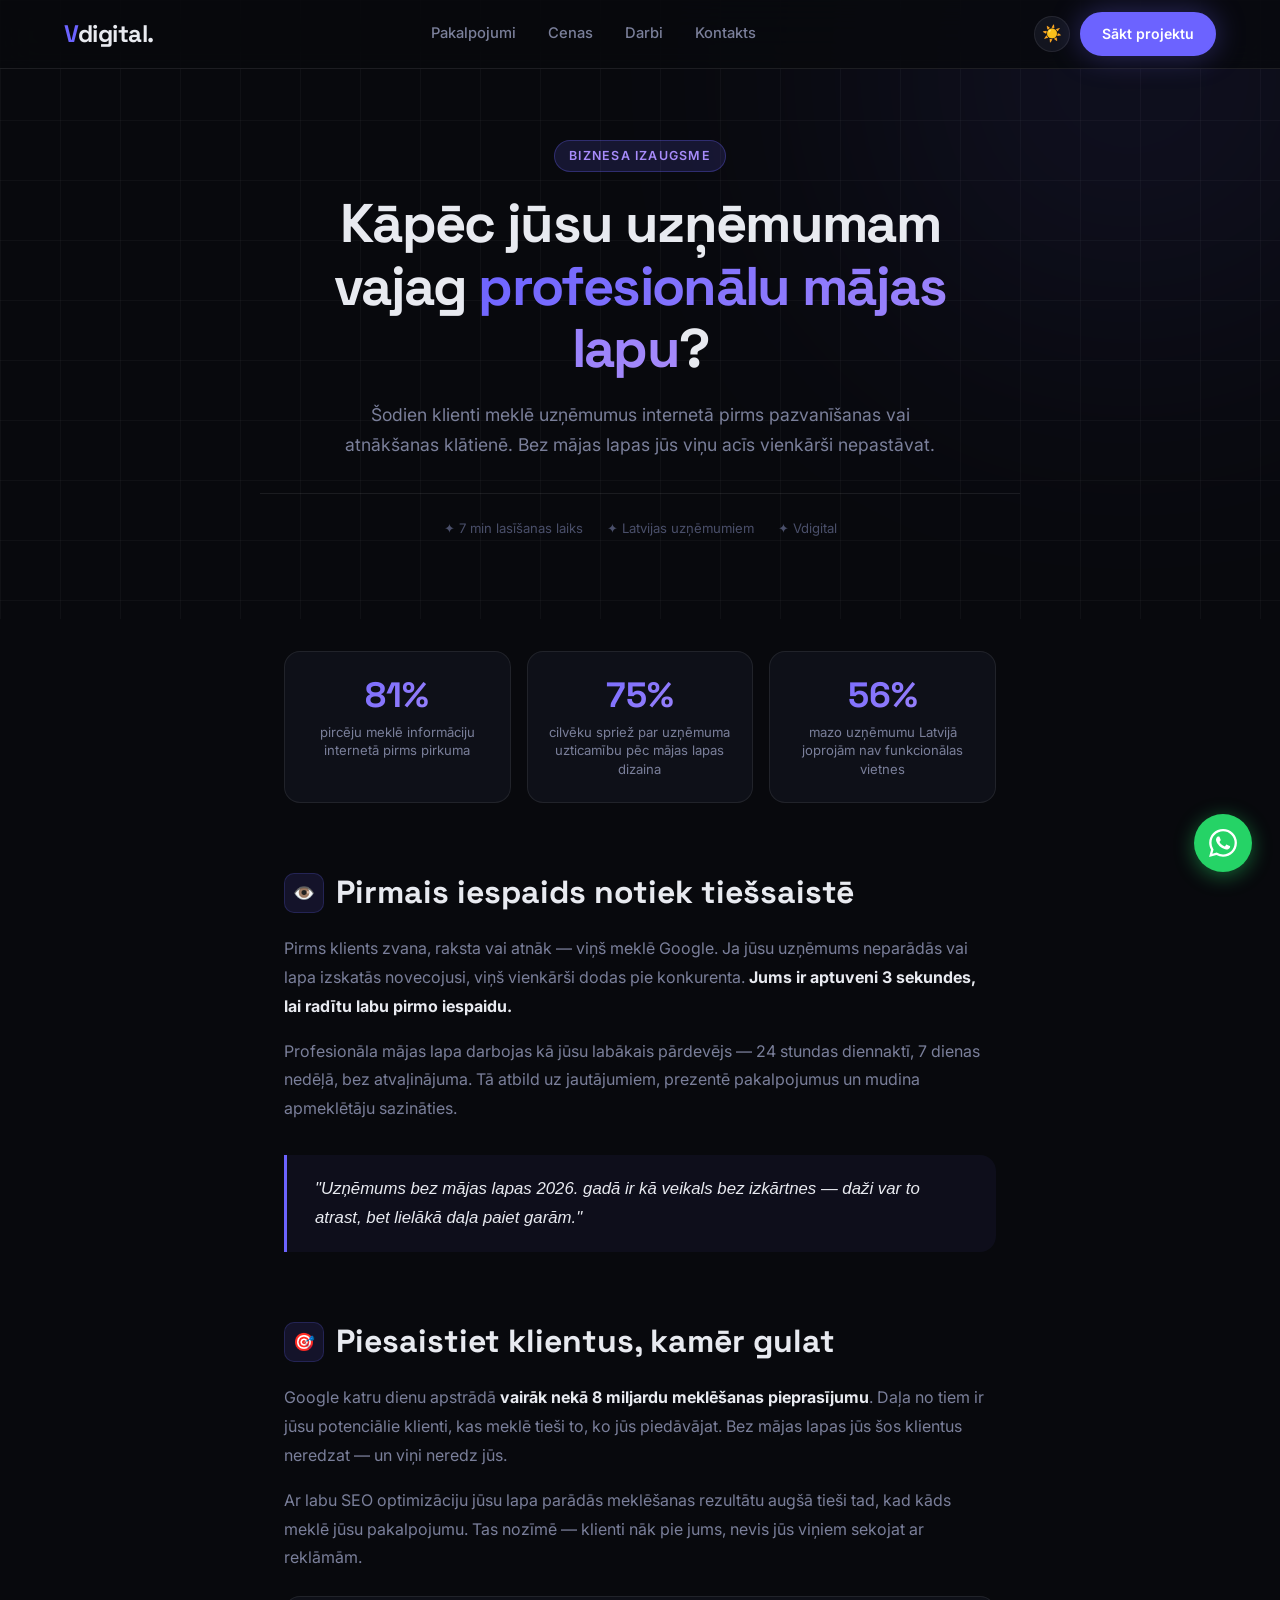
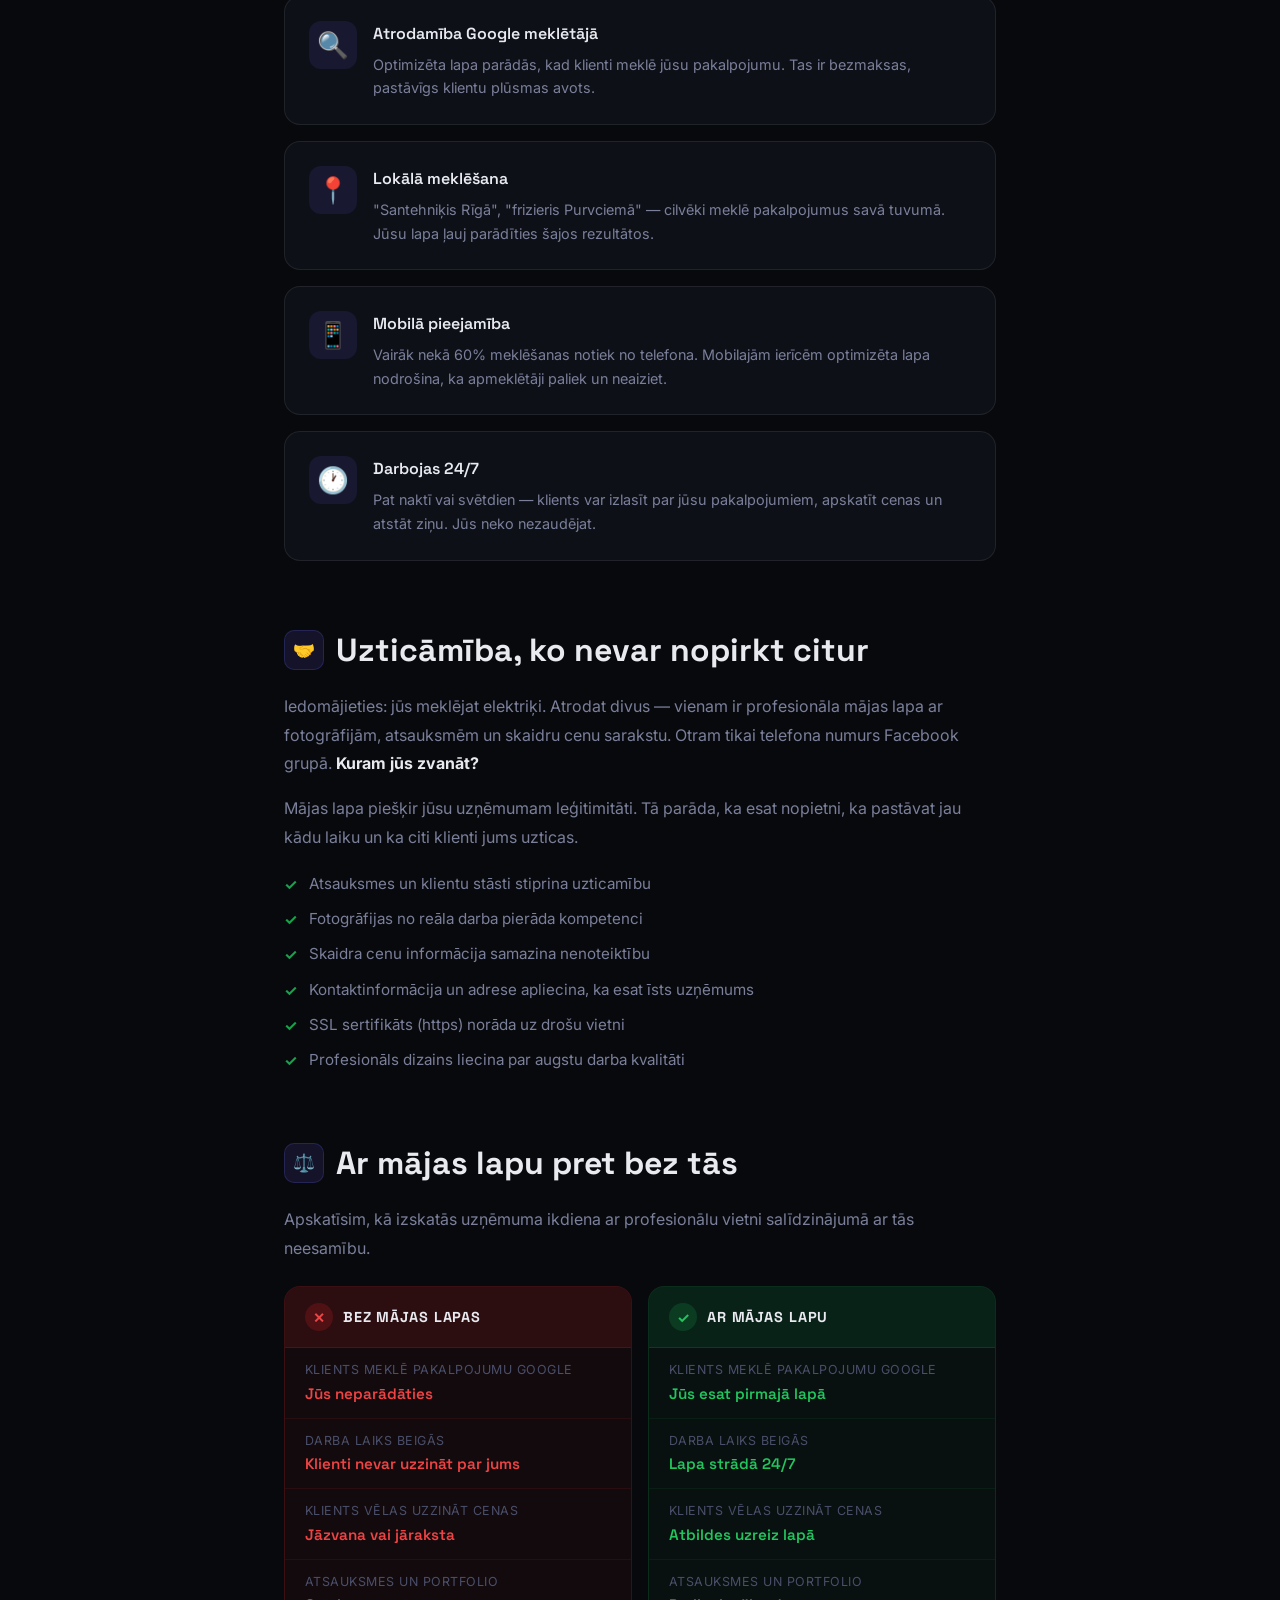
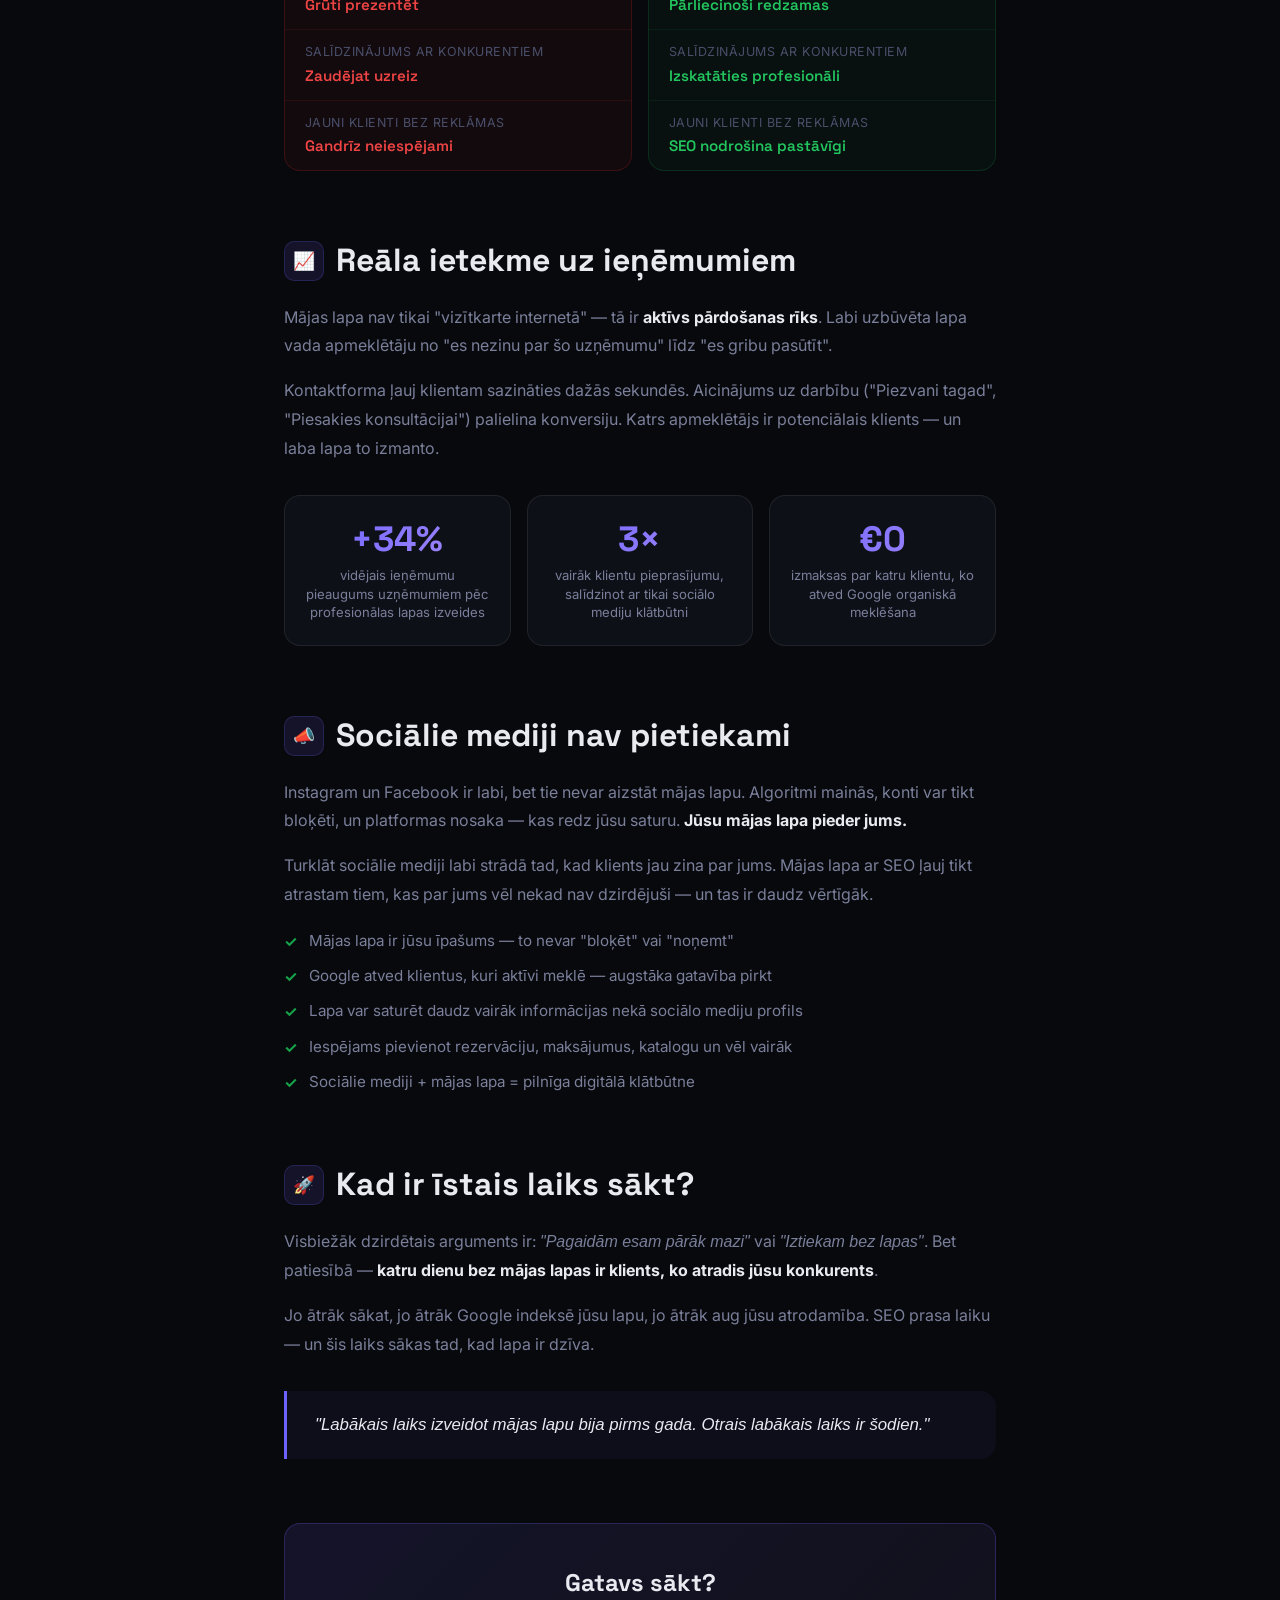
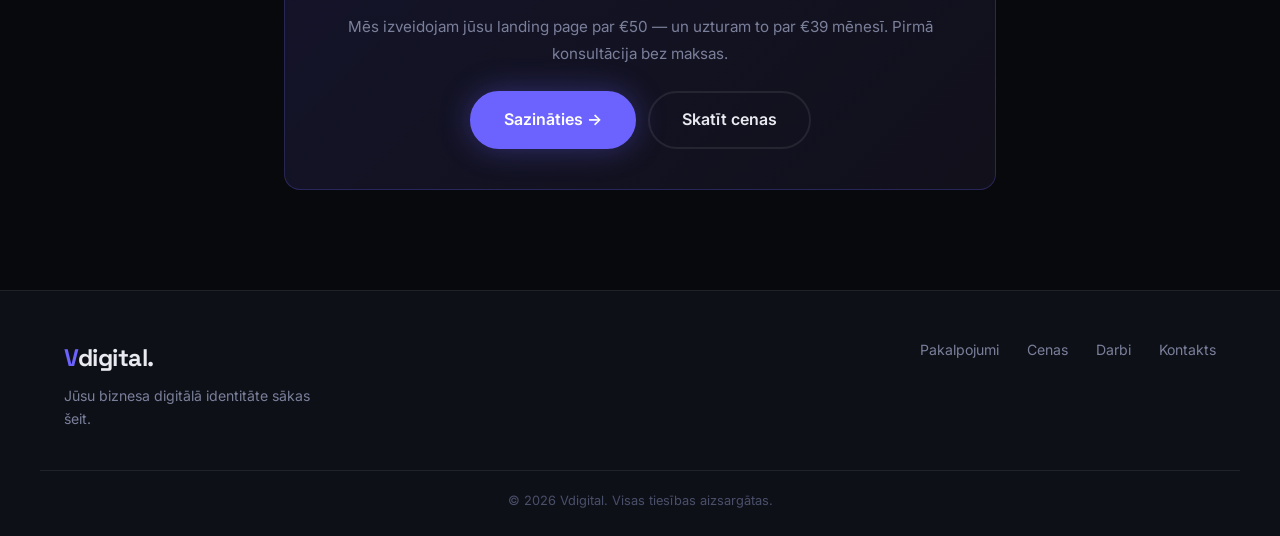
==== commit 9065ca14: "feat: replace compare table with split card layout" ====
--- a/kapec-mais-lapa.html
+++ b/kapec-mais-lapa.html
@@ -4,29 +4,24 @@
   <meta charset="UTF-8" />
   <meta name="viewport" content="width=device-width, initial-scale=1.0" />
   <title>Kāpēc jūsu uzņēmumam vajag mājas lapu? | Vdigital</title>
-  <meta name="description" content="Uzziniet, kā profesionāla mājas lapa palīdz piesaistīt klientus, stiprināt uzticēšanos un palielinot ieņēmumus. Fakti un padomi Latvijas uzņēmumiem." />
+  <meta name="description" content="Uzziniet, kā profesionāla mājas lapa palīdz piesaistīt klientus, stiprināt uzticēšanos un palielināt ieņēmumus. Fakti un padomi Latvijas uzņēmumiem." />
   <meta name="robots" content="index, follow" />
   <link rel="canonical" href="https://vdigital.lv/kapec-mais-lapa" />
   <link rel="icon" href="/favicon.png" type="image/png" />
   <meta property="og:type" content="article" />
   <meta property="og:url" content="https://vdigital.lv/kapec-mais-lapa" />
   <meta property="og:title" content="Kāpēc jūsu uzņēmumam vajag mājas lapu? | Vdigital" />
-  <meta property="og:description" content="Uzziniet, kā profesionāla mājas lapa palīdz piesaistīt klientus, stiprināt uzticēšanos un palielinot ieņēmumus." />
+  <meta property="og:description" content="Uzziniet, kā profesionāla mājas lapa palīdz piesaistīt klientus, stiprināt uzticēšanos un palielināt ieņēmumus." />
   <meta property="og:image" content="https://vdigital.lv/logo.png" />
   <link rel="preconnect" href="https://fonts.googleapis.com" />
   <link rel="preconnect" href="https://fonts.gstatic.com" crossorigin />
   <link href="https://fonts.googleapis.com/css2?family=Inter:wght@300;400;500;600;700;800;900&family=Space+Grotesk:wght@400;500;600;700&display=swap" rel="stylesheet" />
-
-  <!-- Shared CSS -->
   <link rel="stylesheet" href="css/base.css" />
   <link rel="stylesheet" href="css/utilities.css" />
   <link rel="stylesheet" href="css/nav.css" />
   <link rel="stylesheet" href="css/footer.css" />
   <link rel="stylesheet" href="css/responsive.css" />
-
-  <!-- Page-specific CSS -->
   <link rel="stylesheet" href="css/kapec-mais-lapa.css" />
-
   <script>document.documentElement.setAttribute('data-theme', localStorage.getItem('vd-theme') || 'dark');</script>
 </head>
 <body>
@@ -99,7 +94,7 @@
 
       <!-- Section 1 -->
       <h2><span class="h2-icon">👁️</span> Pirmais iespaids notiek tiešsaistē</h2>
-      <p>Pirms klients zvana, raksta vai atnāk — viņš Google. Ja jūsu uzņēmums neparādās vai lapa izskatās novecojusi, viņš vienkārši dodas pie konkurenta. <strong>Jums ir aptuveni 3 sekundes, lai radītu labu pirmo iespaidu.</strong></p>
+      <p>Pirms klients zvana, raksta vai atnāk — viņš meklē Google. Ja jūsu uzņēmums neparādās vai lapa izskatās novecojusi, viņš vienkārši dodas pie konkurenta. <strong>Jums ir aptuveni 3 sekundes, lai radītu labu pirmo iespaidu.</strong></p>
       <p>Profesionāla mājas lapa darbojas kā jūsu labākais pārdevējs — 24 stundas diennaktī, 7 dienas nedēļā, bez atvaļinājuma. Tā atbild uz jautājumiem, prezentē pakalpojumus un mudina apmeklētāju sazināties.</p>
 
       <div class="pull-quote">
@@ -156,51 +151,81 @@
         <li>Profesionāls dizains liecina par augstu darba kvalitāti</li>
       </ul>
 
-      <!-- Section 4 — Compare -->
+      <!-- Section 4 — Split Compare Cards -->
       <h2><span class="h2-icon">⚖️</span> Ar mājas lapu pret bez tās</h2>
       <p>Apskatīsim, kā izskatās uzņēmuma ikdiena ar profesionālu vietni salīdzinājumā ar tās neesamību.</p>
 
-      <table class="compare-table">
-        <thead>
-          <tr>
-            <th>Situācija</th>
-            <th>Bez mājas lapas</th>
-            <th>Ar mājas lapu</th>
-          </tr>
-        </thead>
-        <tbody>
-          <tr>
-            <td>Klients meklē Google</td>
-            <td class="no">Jūs neparādāties</td>
-            <td class="yes">Jūs esat pirmajā lapā</td>
-          </tr>
-          <tr>
-            <td>Darba laiks beigās</td>
-            <td class="no">Klienti nevar uzzināt par jums</td>
-            <td class="yes">Lapa strādā 24/7</td>
-          </tr>
-          <tr>
-            <td>Klients vēlas uzzināt cenas</td>
-            <td class="no">Jāzvana vai jāraksta</td>
-            <td class="yes">Atbildes uzreiz lapā</td>
-          </tr>
-          <tr>
-            <td>Atsauksmes un portfolio</td>
-            <td class="no">Grūti prezentēt</td>
-            <td class="yes">Pārliecinoši redzamas</td>
-          </tr>
-          <tr>
-            <td>Salīdzinājums ar konkurentiem</td>
-            <td class="no">Zaudējat uzreiz</td>
-            <td class="yes">Izcelties profesionāli</td>
-          </tr>
-          <tr>
-            <td>Jauni klienti bez reklāmas</td>
-            <td class="no">Gandrīz neiespējami</td>
-            <td class="yes">SEO nodrošina pastāvīgi</td>
-          </tr>
-        </tbody>
-      </table>
+      <div class="compare-split">
+
+        <!-- Left: Without -->
+        <div class="compare-col compare-col--bad">
+          <div class="compare-col__header">
+            <span class="compare-col__icon">✕</span>
+            <span class="compare-col__title">Bez mājas lapas</span>
+          </div>
+          <div class="compare-col__items">
+            <div class="compare-row">
+              <span class="compare-row__situation">Klients meklē pakalpojumu Google</span>
+              <span class="compare-row__outcome">Jūs neparādāties</span>
+            </div>
+            <div class="compare-row">
+              <span class="compare-row__situation">Darba laiks beigās</span>
+              <span class="compare-row__outcome">Klienti nevar uzzināt par jums</span>
+            </div>
+            <div class="compare-row">
+              <span class="compare-row__situation">Klients vēlas uzzināt cenas</span>
+              <span class="compare-row__outcome">Jāzvana vai jāraksta</span>
+            </div>
+            <div class="compare-row">
+              <span class="compare-row__situation">Atsauksmes un portfolio</span>
+              <span class="compare-row__outcome">Grūti prezentēt</span>
+            </div>
+            <div class="compare-row">
+              <span class="compare-row__situation">Salīdzinājums ar konkurentiem</span>
+              <span class="compare-row__outcome">Zaudējat uzreiz</span>
+            </div>
+            <div class="compare-row">
+              <span class="compare-row__situation">Jauni klienti bez reklāmas</span>
+              <span class="compare-row__outcome">Gandrīz neiespējami</span>
+            </div>
+          </div>
+        </div>
+
+        <!-- Right: With -->
+        <div class="compare-col compare-col--good">
+          <div class="compare-col__header">
+            <span class="compare-col__icon">✓</span>
+            <span class="compare-col__title">Ar mājas lapu</span>
+          </div>
+          <div class="compare-col__items">
+            <div class="compare-row">
+              <span class="compare-row__situation">Klients meklē pakalpojumu Google</span>
+              <span class="compare-row__outcome">Jūs esat pirmajā lapā</span>
+            </div>
+            <div class="compare-row">
+              <span class="compare-row__situation">Darba laiks beigās</span>
+              <span class="compare-row__outcome">Lapa strādā 24/7</span>
+            </div>
+            <div class="compare-row">
+              <span class="compare-row__situation">Klients vēlas uzzināt cenas</span>
+              <span class="compare-row__outcome">Atbildes uzreiz lapā</span>
+            </div>
+            <div class="compare-row">
+              <span class="compare-row__situation">Atsauksmes un portfolio</span>
+              <span class="compare-row__outcome">Pārliecinoši redzamas</span>
+            </div>
+            <div class="compare-row">
+              <span class="compare-row__situation">Salīdzinājums ar konkurentiem</span>
+              <span class="compare-row__outcome">Izskatāties profesionāli</span>
+            </div>
+            <div class="compare-row">
+              <span class="compare-row__situation">Jauni klienti bez reklāmas</span>
+              <span class="compare-row__outcome">SEO nodrošina pastāvīgi</span>
+            </div>
+          </div>
+        </div>
+
+      </div>
 
       <!-- Section 5 -->
       <h2><span class="h2-icon">📈</span> Reāla ietekme uz ieņēmumiem</h2>
@@ -218,7 +243,7 @@
         </div>
         <div class="stat-box">
           <span class="stat-box__num">€0</span>
-          <span class="stat-box__label">izmaksas par katru klientu, ko atveda Google organiskā meklēšana</span>
+          <span class="stat-box__label">izmaksas par katru klientu, ko atved Google organiskā meklēšana</span>
         </div>
       </div>
 
@@ -284,9 +309,8 @@
     <span class="whatsapp-float__tooltip">Rakstīt WhatsApp</span>
   </a>
 
-  <!-- JS -->
   <script src="js/theme.js"></script>
   <script src="js/nav.js"></script>
 
 </body>
-</html>+</html>
--- a/css/kapec-mais-lapa.css
+++ b/css/kapec-mais-lapa.css
@@ -113,27 +113,110 @@
   line-height: 1.65; margin: 0;
 }
 
-/* Compare table */
-.compare-table {
-  width: 100%; border-collapse: collapse; margin: 24px 0;
-  font-size: 0.92rem;
-}
-.compare-table th {
-  font-family: var(--font-display); font-size: 0.78rem;
-  text-transform: uppercase; letter-spacing: 0.08em;
-  color: var(--text-muted); padding: 12px 16px;
-  border-bottom: 1px solid var(--border); text-align: left;
-}
-.compare-table td {
-  padding: 14px 16px; border-bottom: 1px solid var(--border);
-  color: var(--text-muted); vertical-align: top;
-}
-.compare-table tr:last-child td { border-bottom: none; }
-.compare-table td:first-child { color: var(--text); font-weight: 500; }
-.compare-table .yes { color: #16a34a; font-weight: 600; }
-.compare-table .no  { color: #dc2626; }
-.compare-table thead tr { background: var(--bg-2); }
-.compare-table tbody tr:hover td { background: rgba(108,99,255,0.04); }
+/* =============================================
+   Split Compare Cards
+   ============================================= */
+.compare-split {
+  display: grid;
+  grid-template-columns: 1fr 1fr;
+  gap: 16px;
+  margin: 24px 0;
+}
+
+.compare-col {
+  border-radius: var(--radius);
+  overflow: hidden;
+  border: 1px solid;
+}
+
+/* Bad column — red tint */
+.compare-col--bad {
+  background: rgba(220, 38, 38, 0.05);
+  border-color: rgba(220, 38, 38, 0.2);
+}
+.compare-col--bad .compare-col__header {
+  background: rgba(220, 38, 38, 0.12);
+  border-bottom: 1px solid rgba(220, 38, 38, 0.2);
+}
+.compare-col--bad .compare-col__icon {
+  background: rgba(220, 38, 38, 0.2);
+  color: #ef4444;
+}
+.compare-col--bad .compare-row__outcome {
+  color: #ef4444;
+}
+.compare-col--bad .compare-row {
+  border-bottom-color: rgba(220, 38, 38, 0.1);
+}
+
+/* Good column — green tint */
+.compare-col--good {
+  background: rgba(22, 163, 74, 0.05);
+  border-color: rgba(22, 163, 74, 0.2);
+}
+.compare-col--good .compare-col__header {
+  background: rgba(22, 163, 74, 0.12);
+  border-bottom: 1px solid rgba(22, 163, 74, 0.2);
+}
+.compare-col--good .compare-col__icon {
+  background: rgba(22, 163, 74, 0.2);
+  color: #22c55e;
+}
+.compare-col--good .compare-row__outcome {
+  color: #22c55e;
+}
+.compare-col--good .compare-row {
+  border-bottom-color: rgba(22, 163, 74, 0.1);
+}
+
+/* Column header */
+.compare-col__header {
+  display: flex;
+  align-items: center;
+  gap: 10px;
+  padding: 16px 20px;
+}
+.compare-col__icon {
+  width: 28px; height: 28px;
+  border-radius: 50%;
+  display: flex; align-items: center; justify-content: center;
+  font-size: 0.9rem; font-weight: 700; flex-shrink: 0;
+}
+.compare-col__title {
+  font-family: var(--font-display);
+  font-size: 0.9rem; font-weight: 700;
+  text-transform: uppercase; letter-spacing: 0.06em;
+  color: var(--text);
+}
+
+/* Individual rows */
+.compare-col__items {
+  display: flex;
+  flex-direction: column;
+}
+.compare-row {
+  display: flex;
+  flex-direction: column;
+  gap: 4px;
+  padding: 14px 20px;
+  border-bottom: 1px solid;
+}
+.compare-row:last-child {
+  border-bottom: none;
+}
+.compare-row__situation {
+  font-size: 0.78rem;
+  color: var(--text-dim);
+  text-transform: uppercase;
+  letter-spacing: 0.04em;
+  line-height: 1.3;
+}
+.compare-row__outcome {
+  font-size: 0.95rem;
+  font-weight: 600;
+  font-family: var(--font-display);
+  line-height: 1.4;
+}
 
 /* Pull quote */
 .pull-quote {
@@ -181,8 +264,7 @@
   .stat-grid { grid-template-columns: 1fr 1fr; }
   .stat-grid .stat-box:last-child { grid-column: 1 / -1; }
   .benefit-item:hover { transform: none; }
-  .compare-table { font-size: 0.82rem; }
-  .compare-table th, .compare-table td { padding: 10px 12px; }
+  .compare-split { grid-template-columns: 1fr; }
   .article-cta { padding: 28px 20px; }
   .article h2 { font-size: 1.3rem; margin-top: 48px; }
 }
